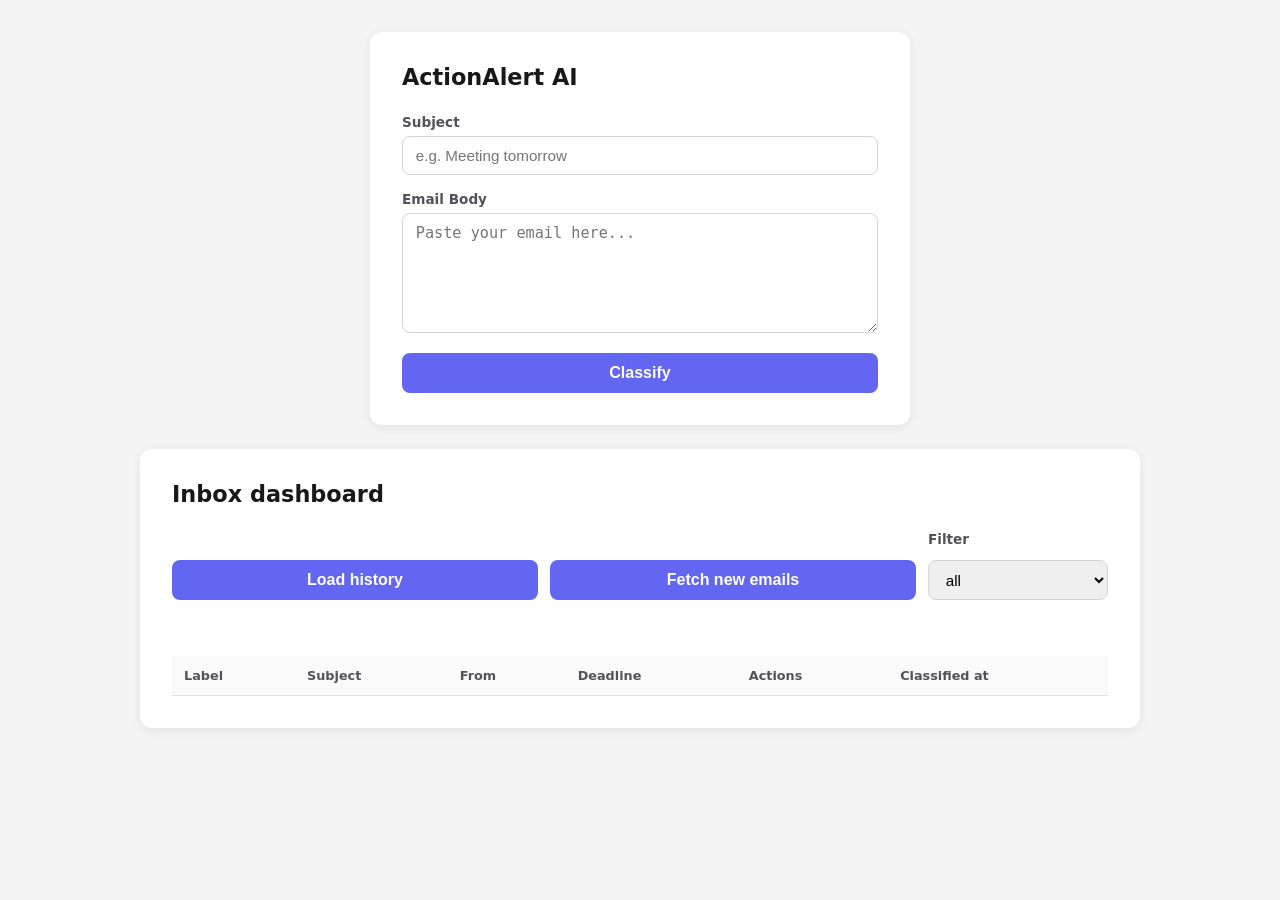
==== frontend/index.html @ dc50289b "feat:modified the dashboard" ====
<!DOCTYPE html>
<html lang="en">

<head>
  <meta charset="UTF-8" />
  <meta name="viewport" content="width=device-width, initial-scale=1.0" />
  <title>ActionAlert AI</title>

  <style>
    * { box-sizing: border-box; margin: 0; padding: 0; }

    body {
      font-family: system-ui, sans-serif;
      background: #f4f4f5;
      min-height: 100vh;
      display: flex;
      flex-direction: column;
      align-items: center;
      gap: 1.5rem;
      padding: 2rem 1rem;
    }

    .card {
      background: white;
      border-radius: 12px;
      padding: 2rem;
      width: 100%;
      max-width: 540px;
      box-shadow: 0 2px 12px rgba(0,0,0,0.08);
    }

    .dashboard-card {
      max-width: 1000px;
    }

    h1 {
      font-size: 1.4rem;
      font-weight: 700;
      margin-bottom: 1.5rem;
      color: #18181b;
    }

    label {
      display: block;
      font-size: 0.85rem;
      font-weight: 600;
      color: #52525b;
      margin-bottom: 0.4rem;
    }

    input,
    textarea,
    select {
      width: 100%;
      border: 1px solid #d4d4d8;
      border-radius: 8px;
      padding: 0.6rem 0.8rem;
      font-size: 0.95rem;
      outline: none;
      transition: border-color 0.15s;
    }

    input:focus,
    textarea:focus,
    select:focus {
      border-color: #6366f1;
    }

    textarea {
      resize: vertical;
      min-height: 120px;
      margin-bottom: 1rem;
    }

    input {
      margin-bottom: 1rem;
    }

    button {
      width: 100%;
      padding: 0.7rem;
      background: #6366f1;
      color: white;
      border: none;
      border-radius: 8px;
      font-size: 1rem;
      font-weight: 600;
      cursor: pointer;
      transition: background 0.15s;
    }

    button:hover {
      background: #4f46e5;
    }

    button:disabled {
      background: #a5b4fc;
      cursor: not-allowed;
    }

    #result {
      margin-top: 1.5rem;
      display: none;
    }

    .badge {
      display: inline-block;
      padding: 0.25rem 0.75rem;
      border-radius: 999px;
      font-size: 0.8rem;
      font-weight: 700;
      text-transform: uppercase;
      letter-spacing: 0.05em;
    }

    .badge-urgent {
      background: #fee2e2;
      color: #b91c1c;
    }

    .badge-not_urgent {
      background: #dcfce7;
      color: #15803d;
    }

    .row {
      display: flex;
      align-items: center;
      gap: 0.6rem;
      margin-bottom: 0.8rem;
    }

    .field-label {
      font-size: 0.8rem;
      font-weight: 600;
      color: #71717a;
      width: 80px;
      flex-shrink: 0;
    }

    .field-value {
      font-size: 0.9rem;
      color: #18181b;
    }

    ul {
      list-style: none;
      padding: 0;
    }

    ul li::before {
      content: "→ ";
      color: #6366f1;
    }

    ul li {
      font-size: 0.9rem;
      color: #18181b;
      margin-bottom: 0.3rem;
    }

    .error {
      color: #b91c1c;
      font-size: 0.9rem;
      margin-top: 1rem;
      display: none;
    }

    /* Inbox dashboard */

    .dashboard-controls {
      display: flex;
      gap: 0.75rem;
      align-items: flex-end;
      margin-bottom: 1rem;
    }

    .dashboard-controls button {
      width: auto;
      flex: 1;
    }

    .filter-container {
      min-width: 180px;
    }

    .filter-container select {
      margin-top: 0.4rem;
    }

    .status {
      min-height: 24px;
      margin-bottom: 1rem;
      font-size: 0.9rem;
      color: #71717a;
    }

    .status-error {
      color: #b91c1c;
    }

    .table-container {
      width: 100%;
      overflow-x: auto;
    }

    table {
      width: 100%;
      border-collapse: collapse;
      font-size: 0.9rem;
    }

    th,
    td {
      padding: 0.75rem;
      border-bottom: 1px solid #e4e4e7;
      text-align: left;
    }

    th {
      background: #fafafa;
      color: #52525b;
      font-size: 0.8rem;
      font-weight: 700;
      white-space: nowrap;
    }

    td {
      color: #18181b;
    }

    th:nth-child(2),
    td:nth-child(2),
    th:nth-child(5),
    td:nth-child(5) {
      white-space: normal;
      overflow-wrap: anywhere;
    }

    @media (max-width: 700px) {
      body {
        padding: 1rem;
      }

      .card {
        padding: 1.25rem;
      }

      .dashboard-controls {
        flex-direction: column;
        align-items: stretch;
      }

      .dashboard-controls button {
        width: 100%;
      }

      .filter-container {
        width: 100%;
      }
    }
  </style>
</head>

<body>

  <div class="card">

    <h1>ActionAlert AI</h1>

    <label for="subject">Subject</label>
    <input id="subject" type="text" placeholder="e.g. Meeting tomorrow" />

    <label for="body">Email Body</label>
    <textarea id="body" placeholder="Paste your email here..."></textarea>

    <button id="btn" onclick="classify()">Classify</button>

    <p class="error" id="error"></p>

    <div id="result">

      <div class="row">
        <span class="field-label">Label</span>
        <span id="label-badge" class="badge"></span>
        <span id="confidence" style="font-size:0.8rem;color:#71717a;"></span>
      </div>

      <div class="row">
        <span class="field-label">Deadline</span>
        <span id="deadline" class="field-value"></span>
      </div>

      <div class="row" style="align-items:flex-start">
        <span class="field-label">Actions</span>
        <ul id="actions"></ul>
      </div>

    </div>
  </div>


  <div class="card dashboard-card">

    <h1>Inbox dashboard</h1>

    <div class="dashboard-controls">

      <button id="load-history-btn">
        Load history
      </button>

      <button id="fetch-emails-btn">
        Fetch new emails
      </button>

      <div class="filter-container">
        <label for="label-filter">Filter</label>

        <select id="label-filter">
          <option value="all">all</option>
          <option value="urgent">urgent</option>
          <option value="not_urgent">not_urgent</option>
        </select>
      </div>

    </div>

    <div
      id="inbox-status"
      class="status"
      aria-live="polite"
    ></div>

    <div class="table-container">

      <table id="inbox-table">

        <thead>
          <tr>
            <th>Label</th>
            <th>Subject</th>
            <th>From</th>
            <th>Deadline</th>
            <th>Actions</th>
            <th>Classified at</th>
          </tr>
        </thead>

        <tbody id="inbox-table-body">
        </tbody>

      </table>

    </div>

  </div>


  <script>

    // let password =localStorage.getItem("appPassword")
    // if(!password){
    //   password=prompt("Enter password")
    //   localStorage.setItem("appPassword",password)
    // }

    async function api_fetch(url,options={}) {
      const password = localStorage.getItem("appPassword");

      const response = await fetch(url, {
        ...options,
        headers: {
          ...options.headers,
          "X-App-Password": password
        }
      });

      return response;
    }

    async function classify() {
      const subject = document.getElementById("subject").value.trim();
      const body = document.getElementById("body").value.trim();
      const btn = document.getElementById("btn");
      const errorEl = document.getElementById("error");
      const resultEl = document.getElementById("result");

      if (!body) {
        showError("Email body cannot be empty.");
        return;
      }

      errorEl.style.display = "none";
      resultEl.style.display = "none";
      btn.disabled = true;
      btn.textContent = "Classifying...";

      try {
        const res = await api_fetch("/classify", {
          method: "POST",
          headers: { "Content-Type": "application/json" },
          body: JSON.stringify({ subject, body })
        });

        if (!res.ok) {
          const e = await res.json();
          showError(e.detail || "Server error.");
          return;
        }

        const data = await res.json();
        renderResult(data);

      } catch (e) {
        showError("Could not reach the server. Make sure uvicorn is running.");

      } finally {
        btn.disabled = false;
        btn.textContent = "Classify";
      }
    }

    function renderResult(data) {
      const badge = document.getElementById("label-badge");

      badge.textContent = data.label;
      badge.className = "badge badge-" + data.label;

      document.getElementById("confidence").textContent =
        (data.confidence * 100).toFixed(0) + "% confidence";

      document.getElementById("deadline").textContent =
        data.deadline || "None detected";

      const ul = document.getElementById("actions");

      ul.innerHTML = data.actions.length
        ? data.actions.map(a => `<li>${a}</li>`).join("")
        : "<li style='color:#71717a'>None detected</li>";

      document.getElementById("result").style.display = "block";
    }

    function showError(msg) {
      const el = document.getElementById("error");

      el.textContent = msg;
      el.style.display = "block";
    }

  </script>

</body>

</html>
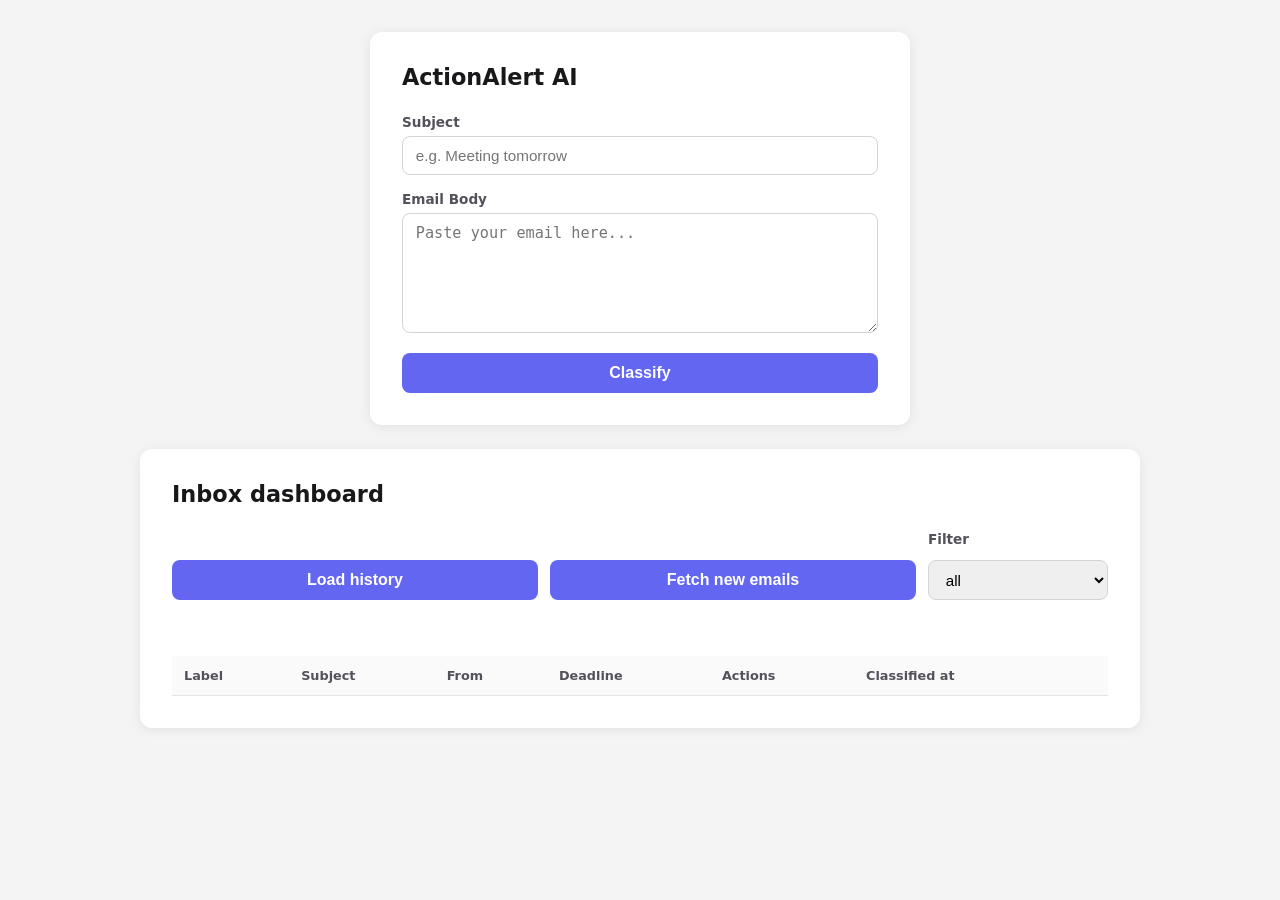
==== commit 3af0a6ac: "feat: delete emails and retention cleanup" ====
--- a/frontend/index.html
+++ b/frontend/index.html
@@ -123,6 +123,31 @@
       color: #15803d;
     }
 
+    tr.row-urgent td {
+      background: #fef2f2;
+    }
+
+    .muted {
+      color: #a1a1aa;
+    }
+
+    button.delete-btn {
+      width: auto;
+      padding: 0.3rem 0.5rem;
+      background: transparent;
+      font-size: 1rem;
+      line-height: 1;
+    }
+
+    button.delete-btn:hover {
+      background: #fee2e2;
+    }
+
+    button.delete-btn:disabled {
+      background: transparent;
+      opacity: 0.4;
+    }
+
     .row {
       display: flex;
       align-items: center;
@@ -344,6 +369,7 @@
             <th>Deadline</th>
             <th>Actions</th>
             <th>Classified at</th>
+            <th></th>
           </tr>
         </thead>
 
@@ -359,97 +385,382 @@
 
   <script>
 
-    // let password =localStorage.getItem("appPassword")
-    // if(!password){
-    //   password=prompt("Enter password")
-    //   localStorage.setItem("appPassword",password)
-    // }
-
-    async function api_fetch(url,options={}) {
-      const password = localStorage.getItem("appPassword");
-
-      const response = await fetch(url, {
-        ...options,
-        headers: {
-          ...options.headers,
-          "X-App-Password": password
-        }
+  function getPassword() {
+    let password = localStorage.getItem("appPassword");
+
+    if (password) {
+      return password;
+    }
+
+    password = prompt("Owner password for inbox features");
+
+    if (!password || password.trim() === "") {
+      return null;
+    }
+
+    localStorage.setItem("appPassword", password);
+    return password;
+  }
+
+
+  async function api_fetch(url, options = {}, password = null) {
+    const headers = {
+      ...options.headers
+    };
+
+    if (password) {
+      headers["X-App-Password"] = password;
+    }
+
+    const response = await fetch(url, {
+      ...options,
+      headers
+    });
+
+    return response;
+  }
+
+
+  async function protectedFetch(url, options = {}) {
+    const password = getPassword();
+
+    if (!password) {
+      setInboxStatus("Owner-only");
+      return null;
+    }
+
+    const response = await api_fetch(url, options, password);
+
+    if (response.status === 401) {
+      localStorage.removeItem("appPassword");
+      setInboxStatus(
+        "Invalid password — click again to retry",
+        true
+      );
+      return null;
+    }
+
+    return response;
+  }
+
+
+  function setInboxStatus(message, isError = false) {
+    const status = document.getElementById("inbox-status");
+
+    status.textContent = message;
+    status.className = isError
+      ? "status status-error"
+      : "status";
+  }
+
+
+  // Rows currently shown in the table; the filter works on this list.
+  let currentEmails = [];
+
+
+  function makeCell(text) {
+    const td = document.createElement("td");
+
+    if (text) {
+      td.textContent = text;
+    } else {
+      td.textContent = "—";
+      td.className = "muted";
+    }
+
+    return td;
+  }
+
+
+  function formatDate(iso) {
+    if (!iso) {
+      return null;
+    }
+
+    const date = new Date(iso);
+    return isNaN(date) ? iso : date.toLocaleString();
+  }
+
+
+  function renderTable(emails) {
+    const tbody = document.getElementById("inbox-table-body");
+    tbody.replaceChildren();
+
+    if (emails.length === 0) {
+      const tr = document.createElement("tr");
+      const td = makeCell("No emails yet");
+      td.colSpan = 7;
+      tr.appendChild(td);
+      tbody.appendChild(tr);
+      return;
+    }
+
+    for (const email of emails) {
+      const tr = document.createElement("tr");
+
+      if (email.label === "urgent") {
+        tr.className = "row-urgent";
+      }
+
+      // Label column reuses the classifier badge styles.
+      const labelTd = document.createElement("td");
+      const badge = document.createElement("span");
+      badge.className = "badge badge-" + email.label;
+      badge.textContent = email.label;
+      labelTd.appendChild(badge);
+      tr.appendChild(labelTd);
+
+      // /history rows use "sender", /emails rows use "from".
+      tr.appendChild(makeCell(email.subject));
+      tr.appendChild(makeCell(email.sender || email.from));
+      tr.appendChild(makeCell(email.deadline));
+      tr.appendChild(makeCell((email.actions || []).join(", ")));
+      tr.appendChild(makeCell(formatDate(email.classified_at)));
+
+      const deleteTd = document.createElement("td");
+      const deleteBtn = document.createElement("button");
+      deleteBtn.className = "delete-btn";
+      deleteBtn.textContent = "🗑";
+      deleteBtn.title = "Remove this email";
+      deleteBtn.setAttribute("aria-label", "Remove " + (email.subject || "email"));
+      deleteBtn.addEventListener("click", () => deleteEmail(email, deleteBtn));
+      deleteTd.appendChild(deleteBtn);
+      tr.appendChild(deleteTd);
+
+      tbody.appendChild(tr);
+    }
+  }
+
+
+  async function deleteEmail(email, btn) {
+    if (!confirm("Remove \"" + (email.subject || "this email") + "\" from history?")) {
+      return;
+    }
+
+    btn.disabled = true;
+
+    try {
+      const response = await protectedFetch(
+        "/history/" + encodeURIComponent(email.id),
+        { method: "DELETE" }
+      );
+
+      if (!response) {
+        return;
+      }
+
+      // 404 means it was already gone, so drop it from the table either way.
+      if (!response.ok && response.status !== 404) {
+        setInboxStatus(await readError(response), true);
+        return;
+      }
+
+      currentEmails = currentEmails.filter(e => e.id !== email.id);
+      const shown = applyFilter();
+      setInboxStatus(
+        "Removed. Showing " + shown + " of " + currentEmails.length + " saved emails"
+      );
+
+    } catch (e) {
+      setInboxStatus("Could not reach the server.", true);
+
+    } finally {
+      btn.disabled = false;
+    }
+  }
+
+
+  function applyFilter() {
+    const label = document.getElementById("label-filter").value;
+
+    const visible = label === "all"
+      ? currentEmails
+      : currentEmails.filter(e => e.label === label);
+
+    renderTable(visible);
+    return visible.length;
+  }
+
+
+  async function readError(response) {
+    try {
+      const data = await response.json();
+      return data.detail || "Server error.";
+    } catch {
+      return "Server error (" + response.status + ").";
+    }
+  }
+
+
+  async function loadHistory() {
+    setInboxStatus("Loading history...");
+
+    const response = await protectedFetch("/history");
+
+    if (!response) {
+      return;
+    }
+
+    if (!response.ok) {
+      setInboxStatus(await readError(response), true);
+      return;
+    }
+
+    const data = await response.json();
+    currentEmails = data.emails;
+
+    const shown = applyFilter();
+    setInboxStatus(
+      "Showing " + shown + " of " + currentEmails.length + " saved emails"
+    );
+  }
+
+
+  async function fetchNewEmails() {
+    const btn = document.getElementById("fetch-emails-btn");
+    btn.disabled = true;
+    btn.textContent = "Fetching...";
+    setInboxStatus("Fetching and classifying new emails from Gmail...");
+
+    try {
+      const response = await protectedFetch("/emails?n=10");
+
+      if (!response) {
+        return;
+      }
+
+      if (!response.ok) {
+        setInboxStatus(await readError(response), true);
+        return;
+      }
+
+      // /emails saves every email it classifies, so reloading history
+      // shows the new ones together with everything saved before.
+      const data = await response.json();
+      await loadHistory();
+      setInboxStatus(
+        "Classified " + data.emails.length + " new emails. " +
+        document.getElementById("inbox-status").textContent
+      );
+
+    } catch (e) {
+      setInboxStatus("Could not reach the server.", true);
+
+    } finally {
+      btn.disabled = false;
+      btn.textContent = "Fetch new emails";
+    }
+  }
+
+
+  document
+    .getElementById("load-history-btn")
+    .addEventListener("click", loadHistory);
+
+  document
+    .getElementById("fetch-emails-btn")
+    .addEventListener("click", fetchNewEmails);
+
+  document
+    .getElementById("label-filter")
+    .addEventListener("change", () => {
+      if (currentEmails.length === 0) {
+        return;
+      }
+
+      const shown = applyFilter();
+      setInboxStatus(
+        "Showing " + shown + " of " + currentEmails.length + " saved emails"
+      );
+    });
+
+
+  async function classify() {
+    const subject = document.getElementById("subject").value.trim();
+    const body = document.getElementById("body").value.trim();
+    const btn = document.getElementById("btn");
+    const errorEl = document.getElementById("error");
+    const resultEl = document.getElementById("result");
+
+    if (!body) {
+      showError("Email body cannot be empty.");
+      return;
+    }
+
+    errorEl.style.display = "none";
+    resultEl.style.display = "none";
+    btn.disabled = true;
+    btn.textContent = "Classifying...";
+
+    try {
+      const res = await api_fetch("/classify", {
+        method: "POST",
+        headers: { "Content-Type": "application/json" },
+        body: JSON.stringify({ subject, body })
       });
 
-      return response;
-    }
-
-    async function classify() {
-      const subject = document.getElementById("subject").value.trim();
-      const body = document.getElementById("body").value.trim();
-      const btn = document.getElementById("btn");
-      const errorEl = document.getElementById("error");
-      const resultEl = document.getElementById("result");
-
-      if (!body) {
-        showError("Email body cannot be empty.");
+      if (!res.ok) {
+        const e = await res.json();
+        showError(e.detail || "Server error.");
         return;
       }
 
-      errorEl.style.display = "none";
-      resultEl.style.display = "none";
-      btn.disabled = true;
-      btn.textContent = "Classifying...";
-
-      try {
-        const res = await api_fetch("/classify", {
-          method: "POST",
-          headers: { "Content-Type": "application/json" },
-          body: JSON.stringify({ subject, body })
-        });
-
-        if (!res.ok) {
-          const e = await res.json();
-          showError(e.detail || "Server error.");
-          return;
-        }
-
-        const data = await res.json();
-        renderResult(data);
-
-      } catch (e) {
-        showError("Could not reach the server. Make sure uvicorn is running.");
-
-      } finally {
-        btn.disabled = false;
-        btn.textContent = "Classify";
-      }
-    }
-
-    function renderResult(data) {
-      const badge = document.getElementById("label-badge");
-
-      badge.textContent = data.label;
-      badge.className = "badge badge-" + data.label;
-
-      document.getElementById("confidence").textContent =
-        (data.confidence * 100).toFixed(0) + "% confidence";
-
-      document.getElementById("deadline").textContent =
-        data.deadline || "None detected";
-
-      const ul = document.getElementById("actions");
-
-      ul.innerHTML = data.actions.length
-        ? data.actions.map(a => `<li>${a}</li>`).join("")
-        : "<li style='color:#71717a'>None detected</li>";
-
-      document.getElementById("result").style.display = "block";
-    }
-
-    function showError(msg) {
-      const el = document.getElementById("error");
-
-      el.textContent = msg;
-      el.style.display = "block";
-    }
-
-  </script>
+      const data = await res.json();
+      renderResult(data);
+
+    } catch (e) {
+      showError(
+        "Could not reach the server. Make sure uvicorn is running."
+      );
+
+    } finally {
+      btn.disabled = false;
+      btn.textContent = "Classify";
+    }
+  }
+
+
+  function renderResult(data) {
+    const badge = document.getElementById("label-badge");
+
+    badge.textContent = data.label;
+    badge.className = "badge badge-" + data.label;
+
+    document.getElementById("confidence").textContent =
+      (data.confidence * 100).toFixed(0) + "% confidence";
+
+    document.getElementById("deadline").textContent =
+      data.deadline || "None detected";
+
+    const ul = document.getElementById("actions");
+
+    ul.replaceChildren();
+
+    if (data.actions.length) {
+      for (const action of data.actions) {
+        const li = document.createElement("li");
+        li.textContent = action;
+        ul.appendChild(li);
+      }
+    } else {
+      const li = document.createElement("li");
+      li.textContent = "None detected";
+      li.style.color = "#71717a";
+      ul.appendChild(li);
+    }
+
+    document.getElementById("result").style.display = "block";
+  }
+
+
+  function showError(msg) {
+    const el = document.getElementById("error");
+
+    el.textContent = msg;
+    el.style.display = "block";
+  }
+
+</script>
 
 </body>
 
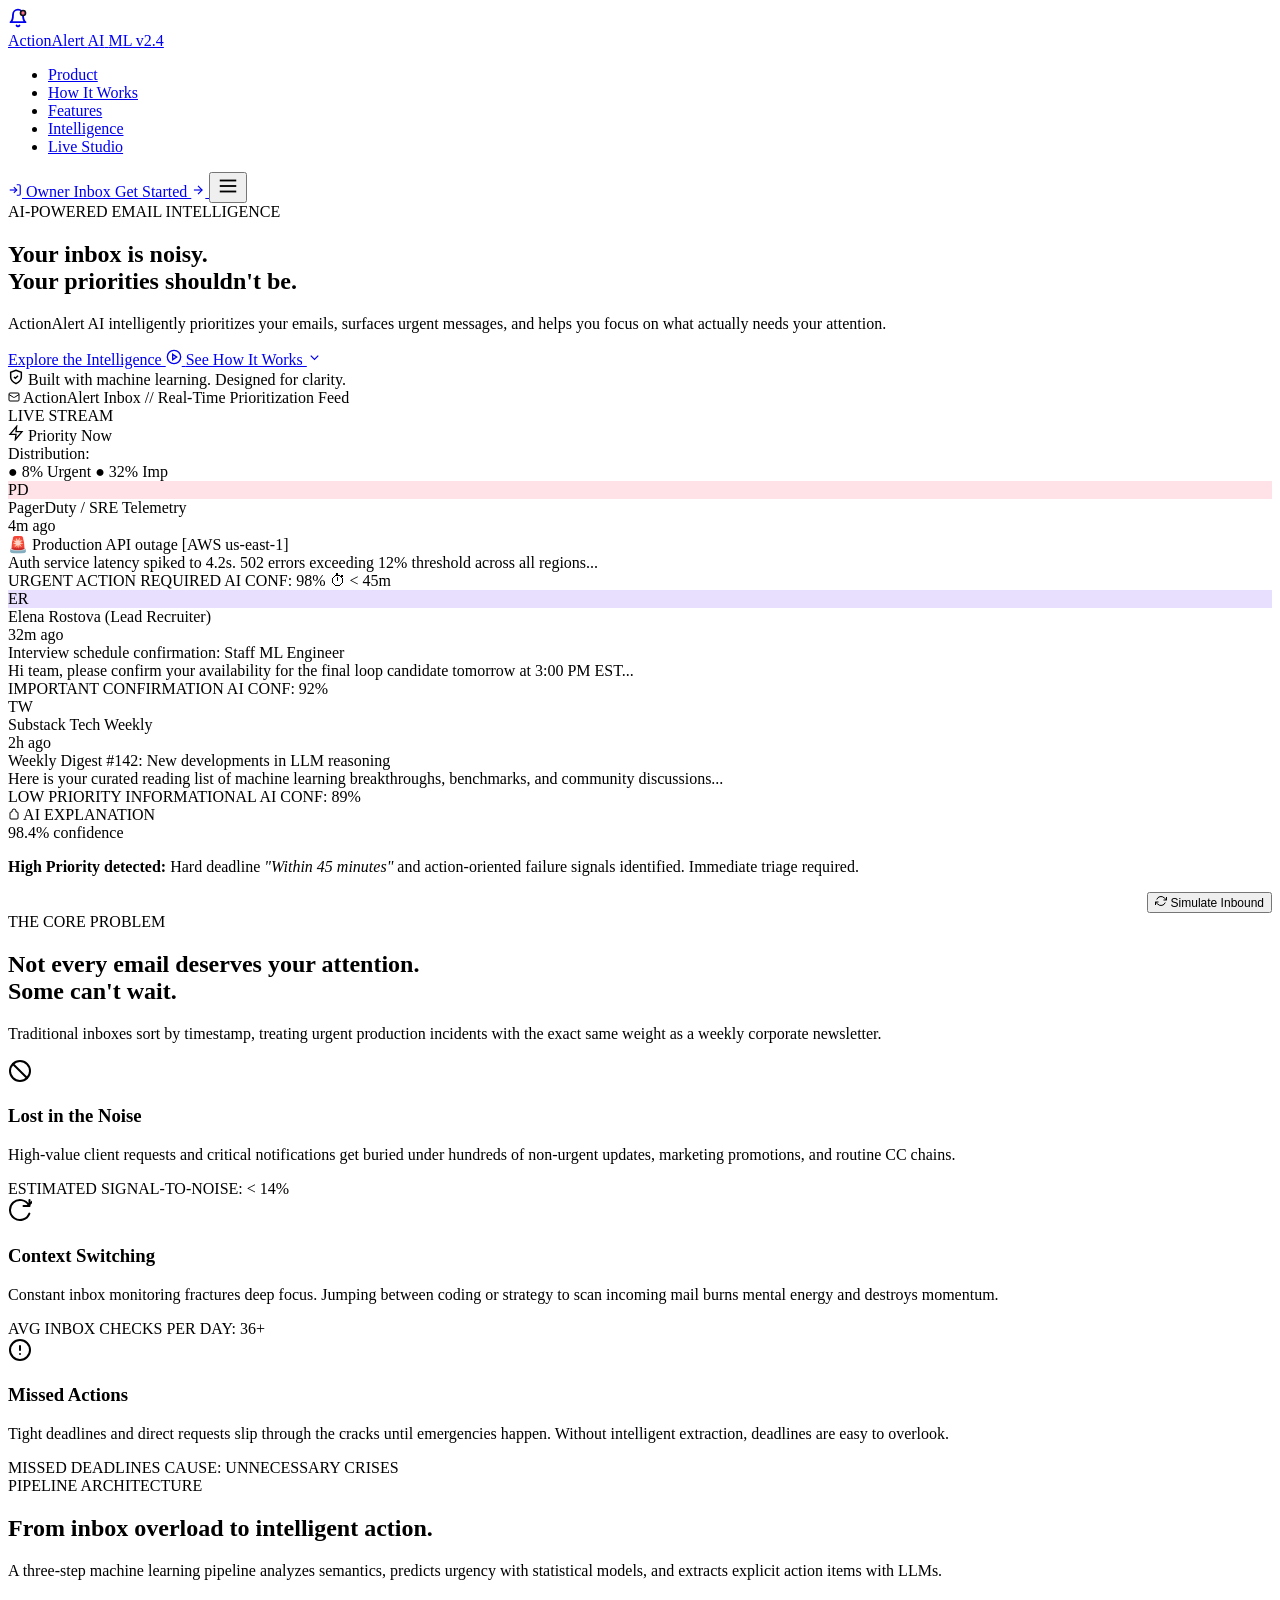
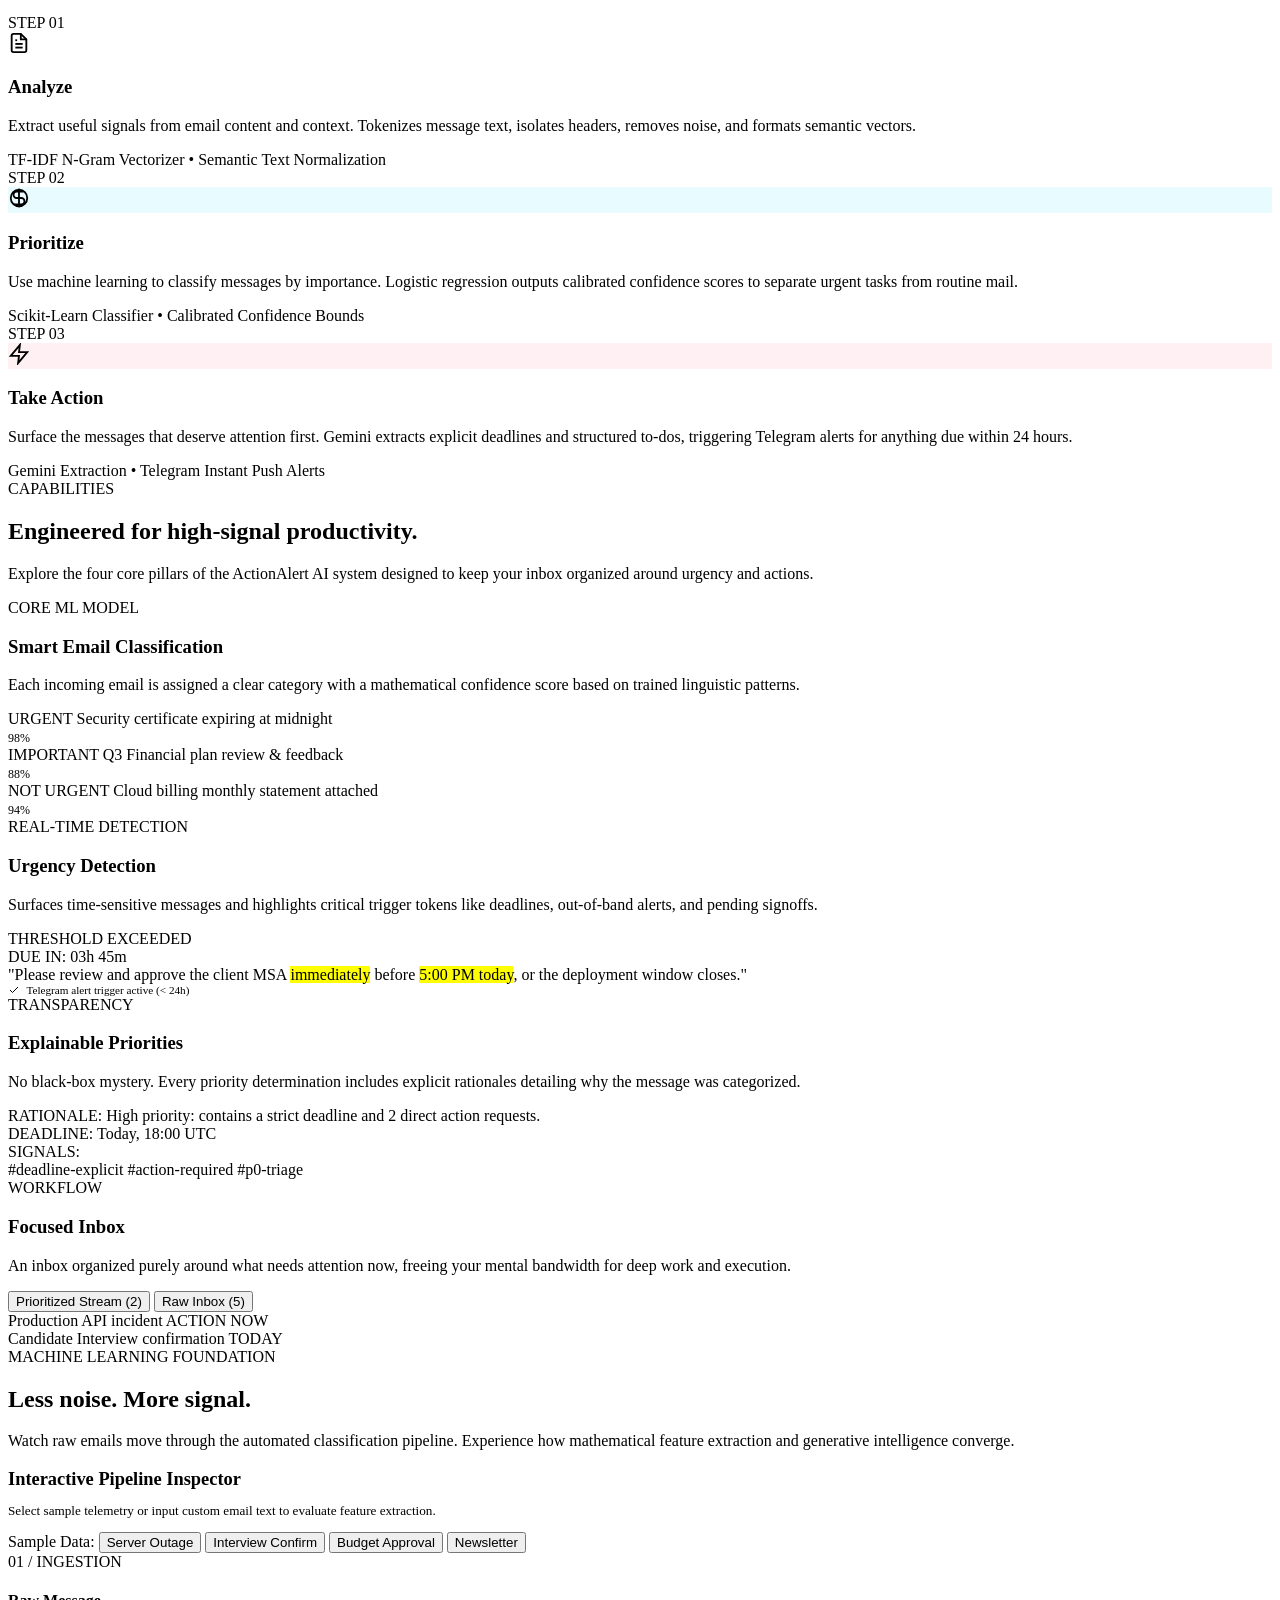
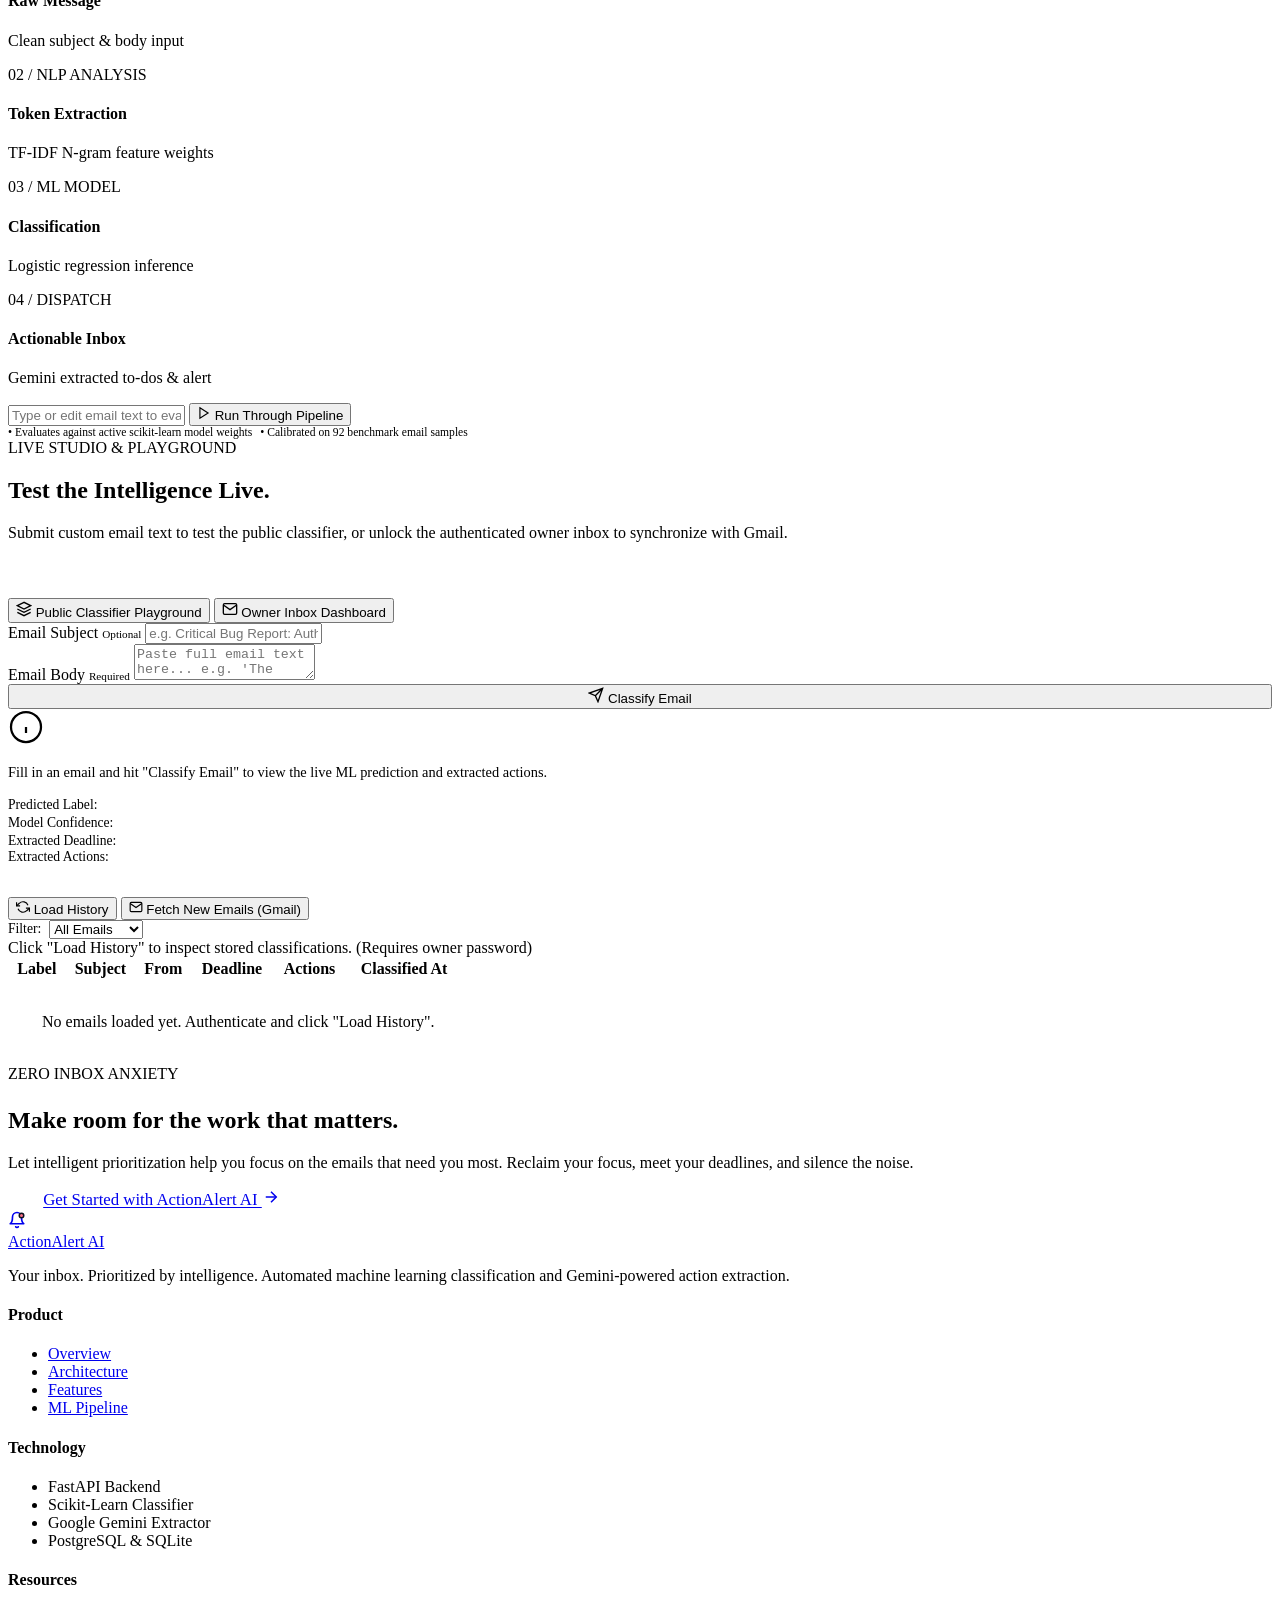
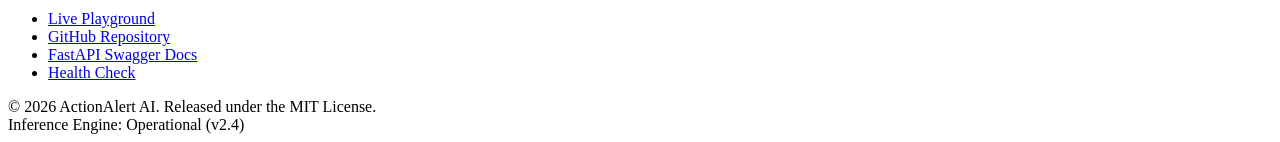
==== commit 4df6fbda: "fix:XSS hole" ====
--- a/frontend/index.html
+++ b/frontend/index.html
@@ -1,767 +1,1094 @@
 <!DOCTYPE html>
 <html lang="en">
-
 <head>
   <meta charset="UTF-8" />
   <meta name="viewport" content="width=device-width, initial-scale=1.0" />
-  <title>ActionAlert AI</title>
-
-  <style>
-    * { box-sizing: border-box; margin: 0; padding: 0; }
-
-    body {
-      font-family: system-ui, sans-serif;
-      background: #f4f4f5;
-      min-height: 100vh;
-      display: flex;
-      flex-direction: column;
-      align-items: center;
-      gap: 1.5rem;
-      padding: 2rem 1rem;
-    }
-
-    .card {
-      background: white;
-      border-radius: 12px;
-      padding: 2rem;
-      width: 100%;
-      max-width: 540px;
-      box-shadow: 0 2px 12px rgba(0,0,0,0.08);
-    }
-
-    .dashboard-card {
-      max-width: 1000px;
-    }
-
-    h1 {
-      font-size: 1.4rem;
-      font-weight: 700;
-      margin-bottom: 1.5rem;
-      color: #18181b;
-    }
-
-    label {
-      display: block;
-      font-size: 0.85rem;
-      font-weight: 600;
-      color: #52525b;
-      margin-bottom: 0.4rem;
-    }
-
-    input,
-    textarea,
-    select {
-      width: 100%;
-      border: 1px solid #d4d4d8;
-      border-radius: 8px;
-      padding: 0.6rem 0.8rem;
-      font-size: 0.95rem;
-      outline: none;
-      transition: border-color 0.15s;
-    }
-
-    input:focus,
-    textarea:focus,
-    select:focus {
-      border-color: #6366f1;
-    }
-
-    textarea {
-      resize: vertical;
-      min-height: 120px;
-      margin-bottom: 1rem;
-    }
-
-    input {
-      margin-bottom: 1rem;
-    }
-
-    button {
-      width: 100%;
-      padding: 0.7rem;
-      background: #6366f1;
-      color: white;
-      border: none;
-      border-radius: 8px;
-      font-size: 1rem;
-      font-weight: 600;
-      cursor: pointer;
-      transition: background 0.15s;
-    }
-
-    button:hover {
-      background: #4f46e5;
-    }
-
-    button:disabled {
-      background: #a5b4fc;
-      cursor: not-allowed;
-    }
-
-    #result {
-      margin-top: 1.5rem;
-      display: none;
-    }
-
-    .badge {
-      display: inline-block;
-      padding: 0.25rem 0.75rem;
-      border-radius: 999px;
-      font-size: 0.8rem;
-      font-weight: 700;
-      text-transform: uppercase;
-      letter-spacing: 0.05em;
-    }
-
-    .badge-urgent {
-      background: #fee2e2;
-      color: #b91c1c;
-    }
-
-    .badge-not_urgent {
-      background: #dcfce7;
-      color: #15803d;
-    }
-
-    tr.row-urgent td {
-      background: #fef2f2;
-    }
-
-    .muted {
-      color: #a1a1aa;
-    }
-
-    button.delete-btn {
-      width: auto;
-      padding: 0.3rem 0.5rem;
-      background: transparent;
-      font-size: 1rem;
-      line-height: 1;
-    }
-
-    button.delete-btn:hover {
-      background: #fee2e2;
-    }
-
-    button.delete-btn:disabled {
-      background: transparent;
-      opacity: 0.4;
-    }
-
-    .row {
-      display: flex;
-      align-items: center;
-      gap: 0.6rem;
-      margin-bottom: 0.8rem;
-    }
-
-    .field-label {
-      font-size: 0.8rem;
-      font-weight: 600;
-      color: #71717a;
-      width: 80px;
-      flex-shrink: 0;
-    }
-
-    .field-value {
-      font-size: 0.9rem;
-      color: #18181b;
-    }
-
-    ul {
-      list-style: none;
-      padding: 0;
-    }
-
-    ul li::before {
-      content: "→ ";
-      color: #6366f1;
-    }
-
-    ul li {
-      font-size: 0.9rem;
-      color: #18181b;
-      margin-bottom: 0.3rem;
-    }
-
-    .error {
-      color: #b91c1c;
-      font-size: 0.9rem;
-      margin-top: 1rem;
-      display: none;
-    }
-
-    /* Inbox dashboard */
-
-    .dashboard-controls {
-      display: flex;
-      gap: 0.75rem;
-      align-items: flex-end;
-      margin-bottom: 1rem;
-    }
-
-    .dashboard-controls button {
-      width: auto;
-      flex: 1;
-    }
-
-    .filter-container {
-      min-width: 180px;
-    }
-
-    .filter-container select {
-      margin-top: 0.4rem;
-    }
-
-    .status {
-      min-height: 24px;
-      margin-bottom: 1rem;
-      font-size: 0.9rem;
-      color: #71717a;
-    }
-
-    .status-error {
-      color: #b91c1c;
-    }
-
-    .table-container {
-      width: 100%;
-      overflow-x: auto;
-    }
-
-    table {
-      width: 100%;
-      border-collapse: collapse;
-      font-size: 0.9rem;
-    }
-
-    th,
-    td {
-      padding: 0.75rem;
-      border-bottom: 1px solid #e4e4e7;
-      text-align: left;
-    }
-
-    th {
-      background: #fafafa;
-      color: #52525b;
-      font-size: 0.8rem;
-      font-weight: 700;
-      white-space: nowrap;
-    }
-
-    td {
-      color: #18181b;
-    }
-
-    th:nth-child(2),
-    td:nth-child(2),
-    th:nth-child(5),
-    td:nth-child(5) {
-      white-space: normal;
-      overflow-wrap: anywhere;
-    }
-
-    @media (max-width: 700px) {
-      body {
-        padding: 1rem;
-      }
-
-      .card {
-        padding: 1.25rem;
-      }
-
-      .dashboard-controls {
-        flex-direction: column;
-        align-items: stretch;
-      }
-
-      .dashboard-controls button {
-        width: 100%;
-      }
-
-      .filter-container {
-        width: 100%;
-      }
-    }
-  </style>
+  
+  <title>ActionAlert AI — Your inbox. Prioritized by intelligence.</title>
+  <meta name="description" content="ActionAlert AI uses machine learning to classify emails, surface urgent messages, extract actionable deadlines, and help you focus on what matters first." />
+  <meta name="keywords" content="AI email prioritization, email triage, machine learning inbox, urgent email alerts, NLP email classifier" />
+  <meta name="theme-color" content="#0B1020" />
+
+  <!-- Open Graph -->
+  <meta property="og:title" content="ActionAlert AI — Your inbox. Prioritized by intelligence." />
+  <meta property="og:description" content="ActionAlert AI intelligently prioritizes your emails, surfaces urgent messages, and helps you focus on what actually needs your attention." />
+  <meta property="og:type" content="website" />
+
+  <!-- Google Fonts: Inter & JetBrains Mono -->
+  <link rel="preconnect" href="https://fonts.googleapis.com" />
+  <link rel="preconnect" href="https://fonts.gstatic.com" crossorigin />
+  <link href="https://fonts.googleapis.com/css2?family=Inter:wght@400;500;600;700;800&family=JetBrains+Mono:wght@400;500;600;700&display=swap" rel="stylesheet" />
+
+  <!-- Favicon -->
+  <link rel="icon" href="data:image/svg+xml,<svg xmlns='http://www.w3.org/2000/svg' viewBox='0 0 100 100'><defs><linearGradient id='g' x1='0%' y1='0%' x2='100%' y2='100%'><stop offset='0%' stop-color='%238B5CF6'/><stop offset='100%' stop-color='%2322D3EE'/></linearGradient></defs><rect width='100' height='100' rx='24' fill='%230B1020'/><circle cx='50' cy='50' r='30' fill='none' stroke='url(%23g)' stroke-width='8'/><circle cx='50' cy='50' r='12' fill='%23FB7185'/></svg>" />
+
+  <!-- Stylesheet -->
+  <link rel="stylesheet" href="/styles.css" />
 </head>
-
 <body>
 
-  <div class="card">
-
-    <h1>ActionAlert AI</h1>
-
-    <label for="subject">Subject</label>
-    <input id="subject" type="text" placeholder="e.g. Meeting tomorrow" />
-
-    <label for="body">Email Body</label>
-    <textarea id="body" placeholder="Paste your email here..."></textarea>
-
-    <button id="btn" onclick="classify()">Classify</button>
-
-    <p class="error" id="error"></p>
-
-    <div id="result">
-
-      <div class="row">
-        <span class="field-label">Label</span>
-        <span id="label-badge" class="badge"></span>
-        <span id="confidence" style="font-size:0.8rem;color:#71717a;"></span>
+  <!-- Ambient Background Lighting -->
+  <div class="ambient-mesh" aria-hidden="true"></div>
+  <div class="ambient-grid" aria-hidden="true"></div>
+
+  <!-- =========================================================
+       SECTION 1: NAVIGATION
+       ========================================================= -->
+  <header class="navbar" id="navbar">
+    <div class="container navbar-container">
+      
+      <!-- Brand Logo -->
+      <a href="#" class="brand" aria-label="ActionAlert AI Home">
+        <div class="brand-icon">
+          <svg width="20" height="20" viewBox="0 0 24 24" fill="none" stroke="currentColor" stroke-width="2.2" stroke-linecap="round" stroke-linejoin="round">
+            <path d="M18 8A6 6 0 0 0 6 8c0 7-3 9-3 9h18s-3-2-3-9"></path>
+            <path d="M13.73 21a2 2 0 0 1-3.46 0"></path>
+            <circle cx="18" cy="6" r="3" fill="#FB7185" stroke="#0B1020" stroke-width="2"></circle>
+          </svg>
+        </div>
+        <span class="brand-name">ActionAlert <span class="gradient-text">AI</span></span>
+        <span class="brand-badge">ML v2.4</span>
+      </a>
+
+      <!-- Center Nav Links -->
+      <nav aria-label="Main Navigation">
+        <ul class="nav-links">
+          <li><a href="#product" class="nav-link">Product</a></li>
+          <li><a href="#how-it-works" class="nav-link">How It Works</a></li>
+          <li><a href="#features" class="nav-link">Features</a></li>
+          <li><a href="#intelligence" class="nav-link">Intelligence</a></li>
+          <li><a href="#studio" class="nav-link">Live Studio</a></li>
+        </ul>
+      </nav>
+
+      <!-- Right Action CTAs -->
+      <div class="nav-actions">
+        <a href="#studio" class="btn btn-ghost btn-sm" id="navSignInBtn" data-action="owner-inbox">
+          <svg width="14" height="14" viewBox="0 0 24 24" fill="none" stroke="currentColor" stroke-width="2">
+            <path d="M15 3h4a2 2 0 0 1 2 2v14a2 2 0 0 1-2 2h-4"></path>
+            <polyline points="10 17 15 12 10 7"></polyline>
+            <line x1="15" y1="12" x2="3" y2="12"></line>
+          </svg>
+          Owner Inbox
+        </a>
+        <a href="#studio" class="btn btn-primary btn-sm btn-glow" id="navGetStartedBtn" data-action="get-started">
+          Get Started
+          <svg width="14" height="14" viewBox="0 0 24 24" fill="none" stroke="currentColor" stroke-width="2">
+            <line x1="5" y1="12" x2="19" y2="12"></line>
+            <polyline points="12 5 19 12 12 19"></polyline>
+          </svg>
+        </a>
+
+        <!-- Mobile Menu Toggle -->
+        <button class="mobile-toggle" id="mobileToggle" aria-label="Toggle Navigation Menu">
+          <svg width="22" height="22" viewBox="0 0 24 24" fill="none" stroke="currentColor" stroke-width="2">
+            <line x1="3" y1="12" x2="21" y2="12"></line>
+            <line x1="3" y1="6" x2="21" y2="6"></line>
+            <line x1="3" y1="18" x2="21" y2="18"></line>
+          </svg>
+        </button>
       </div>
 
-      <div class="row">
-        <span class="field-label">Deadline</span>
-        <span id="deadline" class="field-value"></span>
+    </div>
+
+    <!-- Mobile Drawer -->
+    <div id="mobileDrawer" class="mobile-drawer" style="display: none;">
+      <a href="#product" class="nav-link">Product</a>
+      <a href="#how-it-works" class="nav-link">How It Works</a>
+      <a href="#features" class="nav-link">Features</a>
+      <a href="#intelligence" class="nav-link">Intelligence</a>
+      <a href="#studio" class="nav-link">Live Studio</a>
+      <a href="#studio" class="btn btn-primary btn-sm" id="mobileGetStartedBtn" data-action="get-started" style="margin-top: 0.5rem;">Get Started</a>
+    </div>
+  </header>
+
+  <main>
+
+    <!-- =========================================================
+         SECTION 2: HERO SECTION
+         ========================================================= -->
+    <section class="hero" id="product">
+      <div class="container hero-grid">
+
+        <!-- Left Column: Copy & Actions -->
+        <div class="hero-content reveal">
+          
+          <div class="section-tag">
+            <span class="pulse-dot"></span>
+            AI-POWERED EMAIL INTELLIGENCE
+          </div>
+
+          <h1 class="hero-headline">
+            Your inbox is noisy.<br />
+            Your <span class="gradient-text">priorities</span> shouldn't be.
+          </h1>
+
+          <p class="hero-desc">
+            ActionAlert AI intelligently prioritizes your emails, surfaces urgent messages, and helps you focus on what actually needs your attention.
+          </p>
+
+          <div class="hero-cta-group">
+            <a href="#intelligence" class="btn btn-primary btn-glow">
+              Explore the Intelligence
+              <svg width="16" height="16" viewBox="0 0 24 24" fill="none" stroke="currentColor" stroke-width="2">
+                <circle cx="12" cy="12" r="10"></circle>
+                <polygon points="10 8 16 12 10 16 10 8"></polygon>
+              </svg>
+            </a>
+
+            <a href="#how-it-works" class="btn btn-secondary">
+              See How It Works
+              <svg width="15" height="15" viewBox="0 0 24 24" fill="none" stroke="currentColor" stroke-width="2">
+                <polyline points="6 9 12 15 18 9"></polyline>
+              </svg>
+            </a>
+          </div>
+
+          <div class="hero-trust">
+            <svg width="16" height="16" viewBox="0 0 24 24" fill="none" stroke="currentColor" stroke-width="2.2">
+              <path d="M12 22s8-4 8-10V5l-8-3-8 3v7c0 6 8 10 8 10z"></path>
+              <polyline points="9 12 11 14 15 10"></polyline>
+            </svg>
+            <span>Built with machine learning. Designed for clarity.</span>
+          </div>
+
+        </div>
+
+        <!-- Right Column: Interactive Product Visualization -->
+        <div class="hero-visual reveal">
+          <div class="mockup-glow" aria-hidden="true"></div>
+
+          <div class="mockup-wrapper">
+            <div class="dashboard-window">
+              
+              <!-- Window Title Bar -->
+              <div class="window-titlebar">
+                <div class="window-dots">
+                  <span class="window-dot close"></span>
+                  <span class="window-dot min"></span>
+                  <span class="window-dot max"></span>
+                </div>
+
+                <div class="window-title">
+                  <svg width="12" height="12" viewBox="0 0 24 24" fill="none" stroke="currentColor" stroke-width="2">
+                    <rect x="2" y="4" width="20" height="16" rx="2"></rect>
+                    <path d="m22 7-8.97 5.7a1.94 1.94 0 0 1-2.06 0L2 7"></path>
+                  </svg>
+                  ActionAlert Inbox // Real-Time Prioritization Feed
+                </div>
+
+                <div class="window-live-pill">
+                  <span class="pulse-dot"></span>
+                  LIVE STREAM
+                </div>
+              </div>
+
+              <!-- Dashboard Body -->
+              <div class="dashboard-body">
+
+                <!-- Overview & Distribution Bar -->
+                <div class="dashboard-overview">
+                  <div class="overview-title">
+                    <svg width="16" height="16" viewBox="0 0 24 24" fill="none" stroke="currentColor" stroke-width="2" style="color:var(--accent-violet-light);">
+                      <polygon points="13 2 3 14 12 14 11 22 21 10 12 10 13 2"></polygon>
+                    </svg>
+                    Priority Now
+                  </div>
+
+                  <!-- Priority Distribution Chart -->
+                  <div class="priority-distribution">
+                    <span>Distribution:</span>
+                    <div class="dist-bar" title="8% Urgent, 32% Important, 60% Low">
+                      <div class="dist-urgent"></div>
+                      <div class="dist-important"></div>
+                      <div class="dist-low"></div>
+                    </div>
+                    <div class="dist-legend">
+                      <span><strong class="dot-urgent">●</strong> 8% Urgent</span>
+                      <span><strong class="dot-important">●</strong> 32% Imp</span>
+                    </div>
+                  </div>
+                </div>
+
+                <!-- Email Cards Stream -->
+                <div class="email-stream" id="heroEmailStream">
+
+                  <!-- Email 1: Urgent Outage -->
+                  <div class="mock-email-card urgent-border active" data-index="0" tabindex="0" role="button" aria-label="Select urgent production outage email">
+                    <div class="card-top">
+                      <div class="sender-info">
+                        <div class="sender-avatar" style="background: rgba(251, 113, 133, 0.2); color: var(--accent-coral-light);">PD</div>
+                        <span class="sender-name">PagerDuty / SRE Telemetry</span>
+                      </div>
+                      <span class="time-stamp">4m ago</span>
+                    </div>
+                    <div class="subject-line">🚨 Production API outage [AWS us-east-1]</div>
+                    <div class="email-snippet">Auth service latency spiked to 4.2s. 502 errors exceeding 12% threshold across all regions...</div>
+                    <div class="card-metadata">
+                      <span class="badge badge-urgent">URGENT</span>
+                      <span class="meta-chip alert mono">ACTION REQUIRED</span>
+                      <span class="meta-chip mono">AI CONF: 98%</span>
+                      <span class="meta-chip mono" style="color:var(--accent-coral);">⏱ &lt; 45m</span>
+                    </div>
+                  </div>
+
+                  <!-- Email 2: Important Interview -->
+                  <div class="mock-email-card important-border" data-index="1" tabindex="0" role="button" aria-label="Select important interview schedule email">
+                    <div class="card-top">
+                      <div class="sender-info">
+                        <div class="sender-avatar" style="background: rgba(139, 92, 246, 0.2); color: var(--accent-violet-light);">ER</div>
+                        <span class="sender-name">Elena Rostova (Lead Recruiter)</span>
+                      </div>
+                      <span class="time-stamp">32m ago</span>
+                    </div>
+                    <div class="subject-line">Interview schedule confirmation: Staff ML Engineer</div>
+                    <div class="email-snippet">Hi team, please confirm your availability for the final loop candidate tomorrow at 3:00 PM EST...</div>
+                    <div class="card-metadata">
+                      <span class="badge badge-important">IMPORTANT</span>
+                      <span class="meta-chip mono">CONFIRMATION</span>
+                      <span class="meta-chip mono">AI CONF: 92%</span>
+                    </div>
+                  </div>
+
+                  <!-- Email 3: Low Priority Newsletter -->
+                  <div class="mock-email-card low-border" data-index="2" tabindex="0" role="button" aria-label="Select low priority newsletter email">
+                    <div class="card-top">
+                      <div class="sender-info">
+                        <div class="sender-avatar">TW</div>
+                        <span class="sender-name">Substack Tech Weekly</span>
+                      </div>
+                      <span class="time-stamp">2h ago</span>
+                    </div>
+                    <div class="subject-line">Weekly Digest #142: New developments in LLM reasoning</div>
+                    <div class="email-snippet">Here is your curated reading list of machine learning breakthroughs, benchmarks, and community discussions...</div>
+                    <div class="card-metadata">
+                      <span class="badge badge-low">LOW PRIORITY</span>
+                      <span class="meta-chip mono">INFORMATIONAL</span>
+                      <span class="meta-chip mono">AI CONF: 89%</span>
+                    </div>
+                  </div>
+
+                </div>
+
+                <!-- Explainable Priority Inspector Panel -->
+                <div class="ai-inspector-panel">
+                  <div class="inspector-header">
+                    <div class="inspector-tag">
+                      <svg width="12" height="12" viewBox="0 0 24 24" fill="none" stroke="currentColor" stroke-width="2">
+                        <path d="M12 2a4 4 0 0 0-4 4v2H6a2 2 0 0 0-2 2v10a2 2 0 0 0 2 2h12a2 2 0 0 0 2-2V10a2 2 0 0 0-2-2h-2V6a4 4 0 0 0-4-4z"></path>
+                      </svg>
+                      AI EXPLANATION
+                    </div>
+                    <div class="confidence-indicator" id="inspectorConfidence">98.4% confidence</div>
+                  </div>
+
+                  <p class="inspector-reasoning" id="inspectorReasoning">
+                    <strong>High Priority detected:</strong> Hard deadline <em>"Within 45 minutes"</em> and action-oriented failure signals identified. Immediate triage required.
+                  </p>
+
+                  <div class="inspector-actions" id="inspectorActions">
+                    <!-- Populated by JS -->
+                  </div>
+                </div>
+
+                <!-- Simulation Trigger -->
+                <div style="display: flex; justify-content: flex-end;">
+                  <button class="btn btn-secondary btn-sm" id="simulateInboundBtn" style="font-size: 0.75rem;">
+                    <svg width="12" height="12" viewBox="0 0 24 24" fill="none" stroke="currentColor" stroke-width="2">
+                      <polyline points="23 4 23 10 17 10"></polyline>
+                      <polyline points="1 20 1 14 7 14"></polyline>
+                      <path d="M3.51 9a9 9 0 0 1 14.85-3.36L23 10M1 14l4.64 4.36A9 9 0 0 0 20.49 15"></path>
+                    </svg>
+                    Simulate Inbound
+                  </button>
+                </div>
+
+              </div>
+            </div>
+          </div>
+        </div>
+
       </div>
-
-      <div class="row" style="align-items:flex-start">
-        <span class="field-label">Actions</span>
-        <ul id="actions"></ul>
+    </section>
+
+    <!-- =========================================================
+         SECTION 3: THE PROBLEM
+         ========================================================= -->
+    <section class="problem-section" id="problem">
+      <div class="container">
+        
+        <div class="text-center reveal">
+          <div class="section-tag">
+            <span class="pulse-dot"></span>
+            THE CORE PROBLEM
+          </div>
+          <h2 class="section-title">
+            Not every email deserves your attention.<br />
+            Some can't wait.
+          </h2>
+          <p class="section-desc">
+            Traditional inboxes sort by timestamp, treating urgent production incidents with the exact same weight as a weekly corporate newsletter.
+          </p>
+        </div>
+
+        <div class="problem-grid">
+          
+          <!-- Card 1: Lost in the Noise -->
+          <div class="problem-card reveal">
+            <div class="problem-icon-box">
+              <svg width="24" height="24" viewBox="0 0 24 24" fill="none" stroke="currentColor" stroke-width="2" stroke-linecap="round" stroke-linejoin="round">
+                <circle cx="12" cy="12" r="10"></circle>
+                <line x1="4.93" y1="4.93" x2="19.07" y2="19.07"></line>
+              </svg>
+            </div>
+            <h3 class="problem-title">Lost in the Noise</h3>
+            <p class="problem-desc">
+              High-value client requests and critical notifications get buried under hundreds of non-urgent updates, marketing promotions, and routine CC chains.
+            </p>
+            <div class="problem-stat">
+              <span>ESTIMATED SIGNAL-TO-NOISE: &lt; 14%</span>
+            </div>
+          </div>
+
+          <!-- Card 2: Context Switching -->
+          <div class="problem-card reveal">
+            <div class="problem-icon-box">
+              <svg width="24" height="24" viewBox="0 0 24 24" fill="none" stroke="currentColor" stroke-width="2" stroke-linecap="round" stroke-linejoin="round">
+                <path d="M21.5 2v6h-6M21.34 15.57a10 10 0 1 1-.57-8.38l5.67-5.67"></path>
+              </svg>
+            </div>
+            <h3 class="problem-title">Context Switching</h3>
+            <p class="problem-desc">
+              Constant inbox monitoring fractures deep focus. Jumping between coding or strategy to scan incoming mail burns mental energy and destroys momentum.
+            </p>
+            <div class="problem-stat">
+              <span>AVG INBOX CHECKS PER DAY: 36+</span>
+            </div>
+          </div>
+
+          <!-- Card 3: Missed Actions -->
+          <div class="problem-card reveal">
+            <div class="problem-icon-box">
+              <svg width="24" height="24" viewBox="0 0 24 24" fill="none" stroke="currentColor" stroke-width="2" stroke-linecap="round" stroke-linejoin="round">
+                <circle cx="12" cy="12" r="10"></circle>
+                <line x1="12" y1="8" x2="12" y2="12"></line>
+                <line x1="12" y1="16" x2="12.01" y2="16"></line>
+              </svg>
+            </div>
+            <h3 class="problem-title">Missed Actions</h3>
+            <p class="problem-desc">
+              Tight deadlines and direct requests slip through the cracks until emergencies happen. Without intelligent extraction, deadlines are easy to overlook.
+            </p>
+            <div class="problem-stat">
+              <span>MISSED DEADLINES CAUSE: UNNECESSARY CRISES</span>
+            </div>
+          </div>
+
+        </div>
+
       </div>
+    </section>
+
+    <!-- =========================================================
+         SECTION 4: HOW IT WORKS
+         ========================================================= -->
+    <section class="how-it-works" id="how-it-works">
+      <div class="container">
+        
+        <div class="text-center reveal">
+          <div class="section-tag">
+            <span class="pulse-dot"></span>
+            PIPELINE ARCHITECTURE
+          </div>
+          <h2 class="section-title">
+            From inbox overload to intelligent action.
+          </h2>
+          <p class="section-desc">
+            A three-step machine learning pipeline analyzes semantics, predicts urgency with statistical models, and extracts explicit action items with LLMs.
+          </p>
+        </div>
+
+        <div class="steps-wrapper">
+          
+          <!-- Animated SVG Connector Line for Desktop -->
+          <svg class="steps-connector-svg" preserveAspectRatio="none" viewBox="0 0 800 4">
+            <defs>
+              <linearGradient id="cyan-violet-grad" x1="0%" y1="0%" x2="100%" y2="0%">
+                <stop offset="0%" stop-color="#8B5CF6"></stop>
+                <stop offset="50%" stop-color="#22D3EE"></stop>
+                <stop offset="100%" stop-color="#FB7185"></stop>
+              </linearGradient>
+            </defs>
+            <line x1="0" y1="2" x2="800" y2="2" class="steps-track" stroke-width="2"></line>
+            <line x1="0" y1="2" x2="800" y2="2" id="stepsProgressLine" class="steps-progress" stroke-width="2"></line>
+          </svg>
+
+          <div class="steps-grid">
+            
+            <!-- Step 01: Analyze -->
+            <div class="step-card reveal">
+              <div class="step-badge">
+                <span class="step-number">STEP 01</span>
+                <div class="step-icon-wrap">
+                  <svg width="22" height="22" viewBox="0 0 24 24" fill="none" stroke="currentColor" stroke-width="2">
+                    <path d="M14 2H6a2 2 0 0 0-2 2v16a2 2 0 0 0 2 2h12a2 2 0 0 0 2-2V8z"></path>
+                    <polyline points="14 2 14 8 20 8"></polyline>
+                    <line x1="16" y1="13" x2="8" y2="13"></line>
+                    <line x1="16" y1="17" x2="8" y2="17"></line>
+                    <polyline points="10 9 9 9 8 9"></polyline>
+                  </svg>
+                </div>
+              </div>
+              <h3 class="step-title">Analyze</h3>
+              <p class="step-desc">
+                Extract useful signals from email content and context. Tokenizes message text, isolates headers, removes noise, and formats semantic vectors.
+              </p>
+              <div class="step-detail-pill">
+                TF-IDF N-Gram Vectorizer • Semantic Text Normalization
+              </div>
+            </div>
+
+            <!-- Step 02: Prioritize -->
+            <div class="step-card reveal">
+              <div class="step-badge">
+                <span class="step-number">STEP 02</span>
+                <div class="step-icon-wrap" style="background: rgba(34, 211, 238, 0.1); border-color: rgba(34, 211, 238, 0.25); color: var(--accent-cyan);">
+                  <svg width="22" height="22" viewBox="0 0 24 24" fill="none" stroke="currentColor" stroke-width="2">
+                    <path d="M12 2v20M17 5H9.5a3.5 3.5 0 0 0 0 7h5a3.5 3.5 0 0 1 0 7H6"></path>
+                    <circle cx="12" cy="12" r="9"></circle>
+                  </svg>
+                </div>
+              </div>
+              <h3 class="step-title">Prioritize</h3>
+              <p class="step-desc">
+                Use machine learning to classify messages by importance. Logistic regression outputs calibrated confidence scores to separate urgent tasks from routine mail.
+              </p>
+              <div class="step-detail-pill">
+                Scikit-Learn Classifier • Calibrated Confidence Bounds
+              </div>
+            </div>
+
+            <!-- Step 03: Take Action -->
+            <div class="step-card reveal">
+              <div class="step-badge">
+                <span class="step-number">STEP 03</span>
+                <div class="step-icon-wrap" style="background: rgba(251, 113, 133, 0.1); border-color: rgba(251, 113, 133, 0.25); color: var(--accent-coral);">
+                  <svg width="22" height="22" viewBox="0 0 24 24" fill="none" stroke="currentColor" stroke-width="2">
+                    <polygon points="13 2 3 14 12 14 11 22 21 10 12 10 13 2"></polygon>
+                  </svg>
+                </div>
+              </div>
+              <h3 class="step-title">Take Action</h3>
+              <p class="step-desc">
+                Surface the messages that deserve attention first. Gemini extracts explicit deadlines and structured to-dos, triggering Telegram alerts for anything due within 24 hours.
+              </p>
+              <div class="step-detail-pill">
+                Gemini Extraction • Telegram Instant Push Alerts
+              </div>
+            </div>
+
+          </div>
+
+        </div>
+
+      </div>
+    </section>
+
+    <!-- =========================================================
+         SECTION 5: PRODUCT FEATURES (BENTO GRID)
+         ========================================================= -->
+    <section class="features-section" id="features">
+      <div class="container">
+        
+        <div class="text-center reveal">
+          <div class="section-tag">
+            <span class="pulse-dot"></span>
+            CAPABILITIES
+          </div>
+          <h2 class="section-title">
+            Engineered for high-signal productivity.
+          </h2>
+          <p class="section-desc">
+            Explore the four core pillars of the ActionAlert AI system designed to keep your inbox organized around urgency and actions.
+          </p>
+        </div>
+
+        <div class="bento-grid">
+          
+          <!-- Bento 1: Smart Email Classification (Span 7) -->
+          <div class="bento-card bento-span-7 reveal">
+            <div class="bento-content">
+              <div class="section-tag" style="margin-bottom: 0.75rem;">
+                CORE ML MODEL
+              </div>
+              <h3 class="bento-title">Smart Email Classification</h3>
+              <p class="bento-desc">
+                Each incoming email is assigned a clear category with a mathematical confidence score based on trained linguistic patterns.
+              </p>
+            </div>
+
+            <!-- Mini UI for Card 1 -->
+            <div class="bento-classification-ui">
+              <div class="class-item">
+                <div class="class-info">
+                  <span class="badge badge-urgent">URGENT</span>
+                  <span class="class-email-title">Security certificate expiring at midnight</span>
+                </div>
+                <div class="class-meter">
+                  <div class="progress-bar-container">
+                    <div class="progress-fill" style="width: 98%; background: var(--accent-coral);"></div>
+                  </div>
+                  <span class="mono" style="font-size: 0.75rem; color: var(--accent-coral-light);">98%</span>
+                </div>
+              </div>
+
+              <div class="class-item">
+                <div class="class-info">
+                  <span class="badge badge-important">IMPORTANT</span>
+                  <span class="class-email-title">Q3 Financial plan review & feedback</span>
+                </div>
+                <div class="class-meter">
+                  <div class="progress-bar-container">
+                    <div class="progress-fill" style="width: 88%; background: var(--accent-violet);"></div>
+                  </div>
+                  <span class="mono" style="font-size: 0.75rem; color: var(--accent-violet-light);">88%</span>
+                </div>
+              </div>
+
+              <div class="class-item">
+                <div class="class-info">
+                  <span class="badge badge-low">NOT URGENT</span>
+                  <span class="class-email-title">Cloud billing monthly statement attached</span>
+                </div>
+                <div class="class-meter">
+                  <div class="progress-bar-container">
+                    <div class="progress-fill" style="width: 94%; background: var(--text-muted);"></div>
+                  </div>
+                  <span class="mono" style="font-size: 0.75rem; color: var(--text-muted);">94%</span>
+                </div>
+              </div>
+            </div>
+          </div>
+
+          <!-- Bento 2: Urgency Detection (Span 5) -->
+          <div class="bento-card bento-span-5 reveal">
+            <div class="bento-content">
+              <div class="section-tag" style="margin-bottom: 0.75rem; color: var(--accent-coral-light); border-color: rgba(251, 113, 133, 0.3);">
+                REAL-TIME DETECTION
+              </div>
+              <h3 class="bento-title">Urgency Detection</h3>
+              <p class="bento-desc">
+                Surfaces time-sensitive messages and highlights critical trigger tokens like deadlines, out-of-band alerts, and pending signoffs.
+              </p>
+            </div>
+
+            <!-- Mini UI for Card 2 -->
+            <div class="bento-urgency-ui">
+              <div class="urgency-alert-header">
+                <div class="urgency-badge-live">
+                  <span class="pulse-dot" style="background: var(--accent-coral); box-shadow: 0 0 8px var(--accent-coral);"></span>
+                  THRESHOLD EXCEEDED
+                </div>
+                <div class="countdown-box">
+                  DUE IN: 03h 45m
+                </div>
+              </div>
+
+              <div class="urgency-trigger-text">
+                "Please review and approve the client MSA <mark>immediately</mark> before <mark>5:00 PM today</mark>, or the deployment window closes."
+              </div>
+
+              <div style="font-family: var(--font-mono); font-size: 0.7rem; color: var(--accent-coral-light); display: flex; align-items: center; gap: 0.4rem;">
+                <svg width="12" height="12" viewBox="0 0 24 24" fill="none" stroke="currentColor" stroke-width="2">
+                  <polyline points="20 6 9 17 4 12"></polyline>
+                </svg>
+                Telegram alert trigger active (&lt; 24h)
+              </div>
+            </div>
+          </div>
+
+          <!-- Bento 3: Explainable Priorities (Span 6) -->
+          <div class="bento-card bento-span-6 reveal">
+            <div class="bento-content">
+              <div class="section-tag" style="margin-bottom: 0.75rem;">
+                TRANSPARENCY
+              </div>
+              <h3 class="bento-title">Explainable Priorities</h3>
+              <p class="bento-desc">
+                No black-box mystery. Every priority determination includes explicit rationales detailing why the message was categorized.
+              </p>
+            </div>
+
+            <!-- Mini UI for Card 3 -->
+            <div class="bento-explain-ui">
+              <div class="explain-row">
+                <span class="explain-key">RATIONALE:</span>
+                <span class="explain-value">High priority: contains a strict deadline and 2 direct action requests.</span>
+              </div>
+              <div class="explain-row">
+                <span class="explain-key">DEADLINE:</span>
+                <span class="explain-value" style="color: var(--accent-cyan);">Today, 18:00 UTC</span>
+              </div>
+              <div class="explain-row">
+                <span class="explain-key">SIGNALS:</span>
+                <div class="explain-tag-list">
+                  <span class="explain-tag">#deadline-explicit</span>
+                  <span class="explain-tag">#action-required</span>
+                  <span class="explain-tag">#p0-triage</span>
+                </div>
+              </div>
+            </div>
+          </div>
+
+          <!-- Bento 4: Focused Inbox (Span 6) -->
+          <div class="bento-card bento-span-6 reveal">
+            <div class="bento-content">
+              <div class="section-tag" style="margin-bottom: 0.75rem;">
+                WORKFLOW
+              </div>
+              <h3 class="bento-title">Focused Inbox</h3>
+              <p class="bento-desc">
+                An inbox organized purely around what needs attention now, freeing your mental bandwidth for deep work and execution.
+              </p>
+            </div>
+
+            <!-- Mini UI for Card 4 -->
+            <div class="bento-inbox-ui">
+              <div class="inbox-filter-toggle">
+                <button class="filter-btn active" data-mode="prioritized">Prioritized Stream (2)</button>
+                <button class="filter-btn" data-mode="all">Raw Inbox (5)</button>
+              </div>
+
+              <div class="inbox-item-preview" style="border-left: 3px solid var(--accent-coral);">
+                <span>Production API incident</span>
+                <span class="badge badge-urgent">ACTION NOW</span>
+              </div>
+
+              <div class="inbox-item-preview" style="border-left: 3px solid var(--accent-violet);">
+                <span>Candidate Interview confirmation</span>
+                <span class="badge badge-important">TODAY</span>
+              </div>
+
+              <!-- Filtered items (hidden in prioritized view) -->
+              <div class="inbox-item-preview item-noisy" style="opacity: 0.5; display: none;">
+                <span>Newsletter: AI weekly insights</span>
+                <span class="badge badge-low">FILTERED</span>
+              </div>
+              <div class="inbox-item-preview item-noisy" style="opacity: 0.5; display: none;">
+                <span>Product discount promo 20% off</span>
+                <span class="badge badge-low">FILTERED</span>
+              </div>
+            </div>
+          </div>
+
+        </div>
+
+      </div>
+    </section>
+
+    <!-- =========================================================
+         SECTION 6: INTELLIGENCE VISUALIZATION (ML PIPELINE)
+         ========================================================= -->
+    <section class="intelligence-section" id="intelligence">
+      <div class="container">
+        
+        <div class="text-center reveal">
+          <div class="section-tag">
+            <span class="pulse-dot"></span>
+            MACHINE LEARNING FOUNDATION
+          </div>
+          <h2 class="section-title">
+            Less noise. More signal.
+          </h2>
+          <p class="section-desc">
+            Watch raw emails move through the automated classification pipeline. Experience how mathematical feature extraction and generative intelligence converge.
+          </p>
+        </div>
+
+        <div class="pipeline-wrapper reveal">
+          
+          <!-- Pipeline Header & Preset Controls -->
+          <div class="pipeline-header">
+            <div>
+              <h3 style="font-size: 1.15rem; font-weight: 700; color: var(--text-primary); margin-bottom: 0.25rem;">
+                Interactive Pipeline Inspector
+              </h3>
+              <p style="font-size: 0.825rem; color: var(--text-secondary);">
+                Select sample telemetry or input custom email text to evaluate feature extraction.
+              </p>
+            </div>
+
+            <div class="pipeline-controls">
+              <span class="pipeline-preset-label">Sample Data:</span>
+              <button class="preset-chip active" data-preset="0">Server Outage</button>
+              <button class="preset-chip" data-preset="1">Interview Confirm</button>
+              <button class="preset-chip" data-preset="2">Budget Approval</button>
+              <button class="preset-chip" data-preset="3">Newsletter</button>
+            </div>
+          </div>
+
+          <!-- 4 Pipeline Stages Flow -->
+          <div class="pipeline-flow" id="pipelineFlow">
+            
+            <!-- Stage 1: Ingestion -->
+            <div class="pipeline-node" id="nodeStage1">
+              <span class="node-number">01 / INGESTION</span>
+              <h4 class="node-title">Raw Message</h4>
+              <p class="node-desc">Clean subject & body input</p>
+              <div class="node-display" id="stage1Preview">
+                <!-- Injected by JS -->
+              </div>
+            </div>
+
+            <!-- Stage 2: Text Analysis -->
+            <div class="pipeline-node" id="nodeStage2">
+              <span class="node-number">02 / NLP ANALYSIS</span>
+              <h4 class="node-title">Token Extraction</h4>
+              <p class="node-desc">TF-IDF N-gram feature weights</p>
+              <div class="node-display" id="stage2Tokens">
+                <!-- Injected by JS -->
+              </div>
+            </div>
+
+            <!-- Stage 3: ML Classification -->
+            <div class="pipeline-node" id="nodeStage3">
+              <span class="node-number">03 / ML MODEL</span>
+              <h4 class="node-title">Classification</h4>
+              <p class="node-desc">Logistic regression inference</p>
+              <div class="node-display" id="stage3Model">
+                <!-- Injected by JS -->
+              </div>
+            </div>
+
+            <!-- Stage 4: Action Extraction -->
+            <div class="pipeline-node" id="nodeStage4">
+              <span class="node-number">04 / DISPATCH</span>
+              <h4 class="node-title">Actionable Inbox</h4>
+              <p class="node-desc">Gemini extracted to-dos & alert</p>
+              <div class="node-display" id="stage4Actions">
+                <!-- Injected by JS -->
+              </div>
+            </div>
+
+          </div>
+
+          <!-- Interactive Simulator Box -->
+          <div class="pipeline-interactive-box">
+            <div class="input-row">
+              <input type="text" id="pipelineInput" class="pipeline-input" placeholder="Type or edit email text to evaluate through pipeline..." />
+              <button class="btn btn-primary" id="runPipelineBtn">
+                <svg width="14" height="14" viewBox="0 0 24 24" fill="none" stroke="currentColor" stroke-width="2">
+                  <polygon points="5 3 19 12 5 21 5 3"></polygon>
+                </svg>
+                Run Through Pipeline
+              </button>
+            </div>
+            <div style="font-family: var(--font-mono); font-size: 0.725rem; color: var(--text-muted); display: flex; align-items: center; gap: 0.5rem;">
+              <span>• Evaluates against active scikit-learn model weights</span>
+              <span>• Calibrated on 92 benchmark email samples</span>
+            </div>
+          </div>
+
+        </div>
+
+      </div>
+    </section>
+
+    <!-- =========================================================
+         LIVE CLASSIFIER PLAYGROUND & OWNER INBOX STUDIO
+         ========================================================= -->
+    <section class="live-studio-section" id="studio">
+      <div class="container">
+        
+        <div class="text-center reveal">
+          <div class="section-tag">
+            <span class="pulse-dot"></span>
+            LIVE STUDIO & PLAYGROUND
+          </div>
+          <h2 class="section-title">
+            Test the Intelligence Live.
+          </h2>
+          <p class="section-desc">
+            Submit custom email text to test the public classifier, or unlock the authenticated owner inbox to synchronize with Gmail.
+          </p>
+        </div>
+
+        <div class="studio-card reveal" style="margin-top: 3.5rem;">
+          
+          <!-- Studio Tabs Navigation -->
+          <div class="studio-tabs">
+            <button class="studio-tab-btn active" data-tab="tabClassifier">
+              <svg width="16" height="16" viewBox="0 0 24 24" fill="none" stroke="currentColor" stroke-width="2">
+                <polygon points="12 2 2 7 12 12 22 7 12 2"></polygon>
+                <polyline points="2 17 12 22 22 17"></polyline>
+                <polyline points="2 12 12 17 22 12"></polyline>
+              </svg>
+              Public Classifier Playground
+            </button>
+
+            <button class="studio-tab-btn" data-tab="tabInboxDashboard">
+              <svg width="16" height="16" viewBox="0 0 24 24" fill="none" stroke="currentColor" stroke-width="2">
+                <path d="M4 4h16c1.1 0 2 .9 2 2v12c0 1.1-.9 2-2 2H4c-1.1 0-2-.9-2-2V6c0-1.1.9-2 2-2z"></path>
+                <polyline points="22,6 12,13 2,6"></polyline>
+              </svg>
+              Owner Inbox Dashboard
+            </button>
+          </div>
+
+          <!-- Tab Pane 1: Classifier Playground -->
+          <div id="tabClassifier" class="tab-pane active">
+            <div class="classifier-grid">
+              
+              <!-- Form -->
+              <form id="liveClassifierForm">
+                <div class="form-group">
+                  <label class="form-label" for="classifySubject">
+                    <span>Email Subject</span>
+                    <span class="mono" style="font-size: 0.7rem; color: var(--text-muted);">Optional</span>
+                  </label>
+                  <input type="text" id="classifySubject" class="form-input" placeholder="e.g. Critical Bug Report: Auth service down" />
+                </div>
+
+                <div class="form-group">
+                  <label class="form-label" for="classifyBody">
+                    <span>Email Body</span>
+                    <span class="mono" style="font-size: 0.7rem; color: var(--accent-cyan);">Required</span>
+                  </label>
+                  <textarea id="classifyBody" class="form-textarea" placeholder="Paste full email text here... e.g. 'The server is failing healthchecks. Please restore service immediately before 2 PM today.'"></textarea>
+                </div>
+
+                <button type="submit" class="btn btn-primary btn-glow" id="classifySubmitBtn" style="width: 100%;">
+                  <svg width="16" height="16" viewBox="0 0 24 24" fill="none" stroke="currentColor" stroke-width="2">
+                    <path d="M22 2L11 13M22 2l-7 20-4-9-9-4 20-7z"></path>
+                  </svg>
+                  Classify Email
+                </button>
+
+                <p id="classifyError" style="color: var(--accent-coral); font-size: 0.85rem; margin-top: 0.75rem; display: none;"></p>
+              </form>
+
+              <!-- Result Panel -->
+              <div class="studio-result-panel">
+                <div class="result-placeholder" id="resultPlaceholder">
+                  <svg width="36" height="36" viewBox="0 0 24 24" fill="none" stroke="currentColor" stroke-width="1.5" style="color: var(--text-muted);">
+                    <circle cx="12" cy="12" r="10"></circle>
+                    <line x1="12" y1="16" x2="12" y2="12"></line>
+                    <line x1="12" y1="8" x2="12.01" y2="8"></line>
+                  </svg>
+                  <p style="font-size: 0.9rem;">Fill in an email and hit "Classify Email" to view the live ML prediction and extracted actions.</p>
+                </div>
+
+                <div class="result-active-content" id="resultActive">
+                  <div class="result-stat-row">
+                    <span style="font-size: 0.85rem; color: var(--text-secondary);">Predicted Label:</span>
+                    <span id="resultLabel" class="badge"></span>
+                  </div>
+
+                  <div class="result-stat-row">
+                    <span style="font-size: 0.85rem; color: var(--text-secondary);">Model Confidence:</span>
+                    <span id="resultConfidence" class="mono" style="font-weight: 700; color: var(--accent-cyan);"></span>
+                  </div>
+
+                  <div class="result-stat-row">
+                    <span style="font-size: 0.85rem; color: var(--text-secondary);">Extracted Deadline:</span>
+                    <span id="resultDeadline" class="mono" style="font-size: 0.85rem; color: var(--accent-coral-light);"></span>
+                  </div>
+
+                  <div>
+                    <span style="font-size: 0.85rem; color: var(--text-secondary); display: block; margin-bottom: 0.5rem;">Extracted Actions:</span>
+                    <ul id="resultActionsList" style="list-style: none; display: flex; flex-direction: column; gap: 0.4rem;">
+                      <!-- Populated by JS -->
+                    </ul>
+                  </div>
+                </div>
+              </div>
+
+            </div>
+          </div>
+
+          <!-- Tab Pane 2: Owner Inbox Dashboard -->
+          <div id="tabInboxDashboard" class="tab-pane">
+            
+            <div class="dashboard-controls-bar">
+              <div class="controls-left">
+                <button class="btn btn-secondary btn-sm" id="loadHistoryBtn">
+                  <svg width="14" height="14" viewBox="0 0 24 24" fill="none" stroke="currentColor" stroke-width="2">
+                    <polyline points="1 4 1 10 7 10"></polyline>
+                    <polyline points="23 20 23 14 17 14"></polyline>
+                    <path d="M20.49 9A9 9 0 0 0 5.64 5.64L1 10m22 4l-4.64 4.36A9 9 0 0 1 3.51 15"></path>
+                  </svg>
+                  Load History
+                </button>
+
+                <button class="btn btn-primary btn-sm" id="fetchEmailsBtn">
+                  <svg width="14" height="14" viewBox="0 0 24 24" fill="none" stroke="currentColor" stroke-width="2">
+                    <path d="M4 4h16c1.1 0 2 .9 2 2v12c0 1.1-.9 2-2 2H4c-1.1 0-2-.9-2-2V6c0-1.1.9-2 2-2z"></path>
+                    <polyline points="22,6 12,13 2,6"></polyline>
+                  </svg>
+                  Fetch New Emails (Gmail)
+                </button>
+              </div>
+
+              <div style="display: flex; align-items: center; gap: 0.5rem;">
+                <label for="inboxFilterSelect" style="font-size: 0.85rem; color: var(--text-secondary);">Filter:</label>
+                <select id="inboxFilterSelect" class="inbox-filter-select">
+                  <option value="all">All Emails</option>
+                  <option value="urgent">Urgent Only</option>
+                  <option value="not_urgent">Not Urgent</option>
+                </select>
+              </div>
+            </div>
+
+            <!-- Status Message Bar -->
+            <div id="inboxStatusMsg" class="inbox-status-msg" aria-live="polite">
+              Click "Load History" to inspect stored classifications. (Requires owner password)
+            </div>
+
+            <!-- Inbox Table -->
+            <div class="table-responsive">
+              <table class="data-table">
+                <thead>
+                  <tr>
+                    <th>Label</th>
+                    <th>Subject</th>
+                    <th>From</th>
+                    <th>Deadline</th>
+                    <th>Actions</th>
+                    <th>Classified At</th>
+                    <th></th>
+                  </tr>
+                </thead>
+                <tbody id="inboxTableBody">
+                  <tr>
+                    <td colspan="7" style="text-align: center; color: var(--text-muted); padding: 2rem;">
+                      No emails loaded yet. Authenticate and click "Load History".
+                    </td>
+                  </tr>
+                </tbody>
+              </table>
+            </div>
+
+          </div>
+
+        </div>
+
+      </div>
+    </section>
+
+    <!-- =========================================================
+         SECTION 7: FINAL CTA
+         ========================================================= -->
+    <section class="final-cta" id="cta">
+      <div class="container">
+        
+        <div class="cta-box reveal">
+          <div class="cta-glow-circle" aria-hidden="true"></div>
+
+          <div class="section-tag" style="margin-bottom: 1.5rem;">
+            <span class="pulse-dot"></span>
+            ZERO INBOX ANXIETY
+          </div>
+
+          <h2 class="cta-title">
+            Make room for the work that matters.
+          </h2>
+
+          <p class="cta-subtitle">
+            Let intelligent prioritization help you focus on the emails that need you most. Reclaim your focus, meet your deadlines, and silence the noise.
+          </p>
+
+          <div class="cta-action-wrap">
+            <a href="#studio" class="btn btn-primary btn-glow" id="ctaGetStartedBtn" data-action="get-started" style="padding: 0.9rem 2.2rem; font-size: 1.05rem;">
+              Get Started with ActionAlert AI
+              <svg width="18" height="18" viewBox="0 0 24 24" fill="none" stroke="currentColor" stroke-width="2">
+                <line x1="5" y1="12" x2="19" y2="12"></line>
+                <polyline points="12 5 19 12 12 19"></polyline>
+              </svg>
+            </a>
+          </div>
+        </div>
+
+      </div>
+    </section>
+
+  </main>
+
+  <!-- =========================================================
+       FOOTER
+       ========================================================= -->
+  <footer class="site-footer">
+    <div class="container">
+      
+      <div class="footer-top">
+        
+        <!-- Brand Column -->
+        <div class="footer-brand-col">
+          <a href="#" class="brand">
+            <div class="brand-icon">
+              <svg width="18" height="18" viewBox="0 0 24 24" fill="none" stroke="currentColor" stroke-width="2.2" stroke-linecap="round" stroke-linejoin="round">
+                <path d="M18 8A6 6 0 0 0 6 8c0 7-3 9-3 9h18s-3-2-3-9"></path>
+                <path d="M13.73 21a2 2 0 0 1-3.46 0"></path>
+                <circle cx="18" cy="6" r="3" fill="#FB7185" stroke="#0B1020" stroke-width="2"></circle>
+              </svg>
+            </div>
+            <span class="brand-name">ActionAlert <span class="gradient-text">AI</span></span>
+          </a>
+          <p class="footer-desc">
+            Your inbox. Prioritized by intelligence. Automated machine learning classification and Gemini-powered action extraction.
+          </p>
+        </div>
+
+        <!-- Product Column -->
+        <div>
+          <h4 class="footer-heading">Product</h4>
+          <ul class="footer-links">
+            <li><a href="#product" class="footer-link">Overview</a></li>
+            <li><a href="#how-it-works" class="footer-link">Architecture</a></li>
+            <li><a href="#features" class="footer-link">Features</a></li>
+            <li><a href="#intelligence" class="footer-link">ML Pipeline</a></li>
+          </ul>
+        </div>
+
+        <!-- Technology Column -->
+        <div>
+          <h4 class="footer-heading">Technology</h4>
+          <ul class="footer-links">
+            <li><span class="footer-link" style="color: var(--text-muted);">FastAPI Backend</span></li>
+            <li><span class="footer-link" style="color: var(--text-muted);">Scikit-Learn Classifier</span></li>
+            <li><span class="footer-link" style="color: var(--text-muted);">Google Gemini Extractor</span></li>
+            <li><span class="footer-link" style="color: var(--text-muted);">PostgreSQL & SQLite</span></li>
+          </ul>
+        </div>
+
+        <!-- Resources Column -->
+        <div>
+          <h4 class="footer-heading">Resources</h4>
+          <ul class="footer-links">
+            <li><a href="#studio" class="footer-link">Live Playground</a></li>
+            <li><a href="https://github.com/dark-maj/ActionAlert-AI" target="_blank" rel="noopener noreferrer" class="footer-link">GitHub Repository</a></li>
+            <li><a href="/docs" target="_blank" rel="noopener noreferrer" class="footer-link">FastAPI Swagger Docs</a></li>
+            <li><a href="/health" target="_blank" rel="noopener noreferrer" class="footer-link">Health Check</a></li>
+          </ul>
+        </div>
+
+      </div>
+
+      <!-- Footer Bottom -->
+      <div class="footer-bottom">
+        <div>
+          © 2026 ActionAlert AI. Released under the MIT License.
+        </div>
+
+        <div class="status-indicator">
+          <span class="status-dot-active"></span>
+          <span>Inference Engine: Operational (v2.4)</span>
+        </div>
+      </div>
 
     </div>
-  </div>
-
-
-  <div class="card dashboard-card">
-
-    <h1>Inbox dashboard</h1>
-
-    <div class="dashboard-controls">
-
-      <button id="load-history-btn">
-        Load history
-      </button>
-
-      <button id="fetch-emails-btn">
-        Fetch new emails
-      </button>
-
-      <div class="filter-container">
-        <label for="label-filter">Filter</label>
-
-        <select id="label-filter">
-          <option value="all">all</option>
-          <option value="urgent">urgent</option>
-          <option value="not_urgent">not_urgent</option>
-        </select>
-      </div>
-
-    </div>
-
-    <div
-      id="inbox-status"
-      class="status"
-      aria-live="polite"
-    ></div>
-
-    <div class="table-container">
-
-      <table id="inbox-table">
-
-        <thead>
-          <tr>
-            <th>Label</th>
-            <th>Subject</th>
-            <th>From</th>
-            <th>Deadline</th>
-            <th>Actions</th>
-            <th>Classified at</th>
-            <th></th>
-          </tr>
-        </thead>
-
-        <tbody id="inbox-table-body">
-        </tbody>
-
-      </table>
-
-    </div>
-
-  </div>
-
-
-  <script>
-
-  function getPassword() {
-    let password = localStorage.getItem("appPassword");
-
-    if (password) {
-      return password;
-    }
-
-    password = prompt("Owner password for inbox features");
-
-    if (!password || password.trim() === "") {
-      return null;
-    }
-
-    localStorage.setItem("appPassword", password);
-    return password;
-  }
-
-
-  async function api_fetch(url, options = {}, password = null) {
-    const headers = {
-      ...options.headers
-    };
-
-    if (password) {
-      headers["X-App-Password"] = password;
-    }
-
-    const response = await fetch(url, {
-      ...options,
-      headers
-    });
-
-    return response;
-  }
-
-
-  async function protectedFetch(url, options = {}) {
-    const password = getPassword();
-
-    if (!password) {
-      setInboxStatus("Owner-only");
-      return null;
-    }
-
-    const response = await api_fetch(url, options, password);
-
-    if (response.status === 401) {
-      localStorage.removeItem("appPassword");
-      setInboxStatus(
-        "Invalid password — click again to retry",
-        true
-      );
-      return null;
-    }
-
-    return response;
-  }
-
-
-  function setInboxStatus(message, isError = false) {
-    const status = document.getElementById("inbox-status");
-
-    status.textContent = message;
-    status.className = isError
-      ? "status status-error"
-      : "status";
-  }
-
-
-  // Rows currently shown in the table; the filter works on this list.
-  let currentEmails = [];
-
-
-  function makeCell(text) {
-    const td = document.createElement("td");
-
-    if (text) {
-      td.textContent = text;
-    } else {
-      td.textContent = "—";
-      td.className = "muted";
-    }
-
-    return td;
-  }
-
-
-  function formatDate(iso) {
-    if (!iso) {
-      return null;
-    }
-
-    const date = new Date(iso);
-    return isNaN(date) ? iso : date.toLocaleString();
-  }
-
-
-  function renderTable(emails) {
-    const tbody = document.getElementById("inbox-table-body");
-    tbody.replaceChildren();
-
-    if (emails.length === 0) {
-      const tr = document.createElement("tr");
-      const td = makeCell("No emails yet");
-      td.colSpan = 7;
-      tr.appendChild(td);
-      tbody.appendChild(tr);
-      return;
-    }
-
-    for (const email of emails) {
-      const tr = document.createElement("tr");
-
-      if (email.label === "urgent") {
-        tr.className = "row-urgent";
-      }
-
-      // Label column reuses the classifier badge styles.
-      const labelTd = document.createElement("td");
-      const badge = document.createElement("span");
-      badge.className = "badge badge-" + email.label;
-      badge.textContent = email.label;
-      labelTd.appendChild(badge);
-      tr.appendChild(labelTd);
-
-      // /history rows use "sender", /emails rows use "from".
-      tr.appendChild(makeCell(email.subject));
-      tr.appendChild(makeCell(email.sender || email.from));
-      tr.appendChild(makeCell(email.deadline));
-      tr.appendChild(makeCell((email.actions || []).join(", ")));
-      tr.appendChild(makeCell(formatDate(email.classified_at)));
-
-      const deleteTd = document.createElement("td");
-      const deleteBtn = document.createElement("button");
-      deleteBtn.className = "delete-btn";
-      deleteBtn.textContent = "🗑";
-      deleteBtn.title = "Remove this email";
-      deleteBtn.setAttribute("aria-label", "Remove " + (email.subject || "email"));
-      deleteBtn.addEventListener("click", () => deleteEmail(email, deleteBtn));
-      deleteTd.appendChild(deleteBtn);
-      tr.appendChild(deleteTd);
-
-      tbody.appendChild(tr);
-    }
-  }
-
-
-  async function deleteEmail(email, btn) {
-    if (!confirm("Remove \"" + (email.subject || "this email") + "\" from history?")) {
-      return;
-    }
-
-    btn.disabled = true;
-
-    try {
-      const response = await protectedFetch(
-        "/history/" + encodeURIComponent(email.id),
-        { method: "DELETE" }
-      );
-
-      if (!response) {
-        return;
-      }
-
-      // 404 means it was already gone, so drop it from the table either way.
-      if (!response.ok && response.status !== 404) {
-        setInboxStatus(await readError(response), true);
-        return;
-      }
-
-      currentEmails = currentEmails.filter(e => e.id !== email.id);
-      const shown = applyFilter();
-      setInboxStatus(
-        "Removed. Showing " + shown + " of " + currentEmails.length + " saved emails"
-      );
-
-    } catch (e) {
-      setInboxStatus("Could not reach the server.", true);
-
-    } finally {
-      btn.disabled = false;
-    }
-  }
-
-
-  function applyFilter() {
-    const label = document.getElementById("label-filter").value;
-
-    const visible = label === "all"
-      ? currentEmails
-      : currentEmails.filter(e => e.label === label);
-
-    renderTable(visible);
-    return visible.length;
-  }
-
-
-  async function readError(response) {
-    try {
-      const data = await response.json();
-      return data.detail || "Server error.";
-    } catch {
-      return "Server error (" + response.status + ").";
-    }
-  }
-
-
-  async function loadHistory() {
-    setInboxStatus("Loading history...");
-
-    const response = await protectedFetch("/history");
-
-    if (!response) {
-      return;
-    }
-
-    if (!response.ok) {
-      setInboxStatus(await readError(response), true);
-      return;
-    }
-
-    const data = await response.json();
-    currentEmails = data.emails;
-
-    const shown = applyFilter();
-    setInboxStatus(
-      "Showing " + shown + " of " + currentEmails.length + " saved emails"
-    );
-  }
-
-
-  async function fetchNewEmails() {
-    const btn = document.getElementById("fetch-emails-btn");
-    btn.disabled = true;
-    btn.textContent = "Fetching...";
-    setInboxStatus("Fetching and classifying new emails from Gmail...");
-
-    try {
-      const response = await protectedFetch("/emails?n=10");
-
-      if (!response) {
-        return;
-      }
-
-      if (!response.ok) {
-        setInboxStatus(await readError(response), true);
-        return;
-      }
-
-      // /emails saves every email it classifies, so reloading history
-      // shows the new ones together with everything saved before.
-      const data = await response.json();
-      await loadHistory();
-      setInboxStatus(
-        "Classified " + data.emails.length + " new emails. " +
-        document.getElementById("inbox-status").textContent
-      );
-
-    } catch (e) {
-      setInboxStatus("Could not reach the server.", true);
-
-    } finally {
-      btn.disabled = false;
-      btn.textContent = "Fetch new emails";
-    }
-  }
-
-
-  document
-    .getElementById("load-history-btn")
-    .addEventListener("click", loadHistory);
-
-  document
-    .getElementById("fetch-emails-btn")
-    .addEventListener("click", fetchNewEmails);
-
-  document
-    .getElementById("label-filter")
-    .addEventListener("change", () => {
-      if (currentEmails.length === 0) {
-        return;
-      }
-
-      const shown = applyFilter();
-      setInboxStatus(
-        "Showing " + shown + " of " + currentEmails.length + " saved emails"
-      );
-    });
-
-
-  async function classify() {
-    const subject = document.getElementById("subject").value.trim();
-    const body = document.getElementById("body").value.trim();
-    const btn = document.getElementById("btn");
-    const errorEl = document.getElementById("error");
-    const resultEl = document.getElementById("result");
-
-    if (!body) {
-      showError("Email body cannot be empty.");
-      return;
-    }
-
-    errorEl.style.display = "none";
-    resultEl.style.display = "none";
-    btn.disabled = true;
-    btn.textContent = "Classifying...";
-
-    try {
-      const res = await api_fetch("/classify", {
-        method: "POST",
-        headers: { "Content-Type": "application/json" },
-        body: JSON.stringify({ subject, body })
-      });
-
-      if (!res.ok) {
-        const e = await res.json();
-        showError(e.detail || "Server error.");
-        return;
-      }
-
-      const data = await res.json();
-      renderResult(data);
-
-    } catch (e) {
-      showError(
-        "Could not reach the server. Make sure uvicorn is running."
-      );
-
-    } finally {
-      btn.disabled = false;
-      btn.textContent = "Classify";
-    }
-  }
-
-
-  function renderResult(data) {
-    const badge = document.getElementById("label-badge");
-
-    badge.textContent = data.label;
-    badge.className = "badge badge-" + data.label;
-
-    document.getElementById("confidence").textContent =
-      (data.confidence * 100).toFixed(0) + "% confidence";
-
-    document.getElementById("deadline").textContent =
-      data.deadline || "None detected";
-
-    const ul = document.getElementById("actions");
-
-    ul.replaceChildren();
-
-    if (data.actions.length) {
-      for (const action of data.actions) {
-        const li = document.createElement("li");
-        li.textContent = action;
-        ul.appendChild(li);
-      }
-    } else {
-      const li = document.createElement("li");
-      li.textContent = "None detected";
-      li.style.color = "#71717a";
-      ul.appendChild(li);
-    }
-
-    document.getElementById("result").style.display = "block";
-  }
-
-
-  function showError(msg) {
-    const el = document.getElementById("error");
-
-    el.textContent = msg;
-    el.style.display = "block";
-  }
-
-</script>
-
+  </footer>
+
+  <!-- Scripts -->
+  <script src="/app.js"></script>
 </body>
-
 </html>
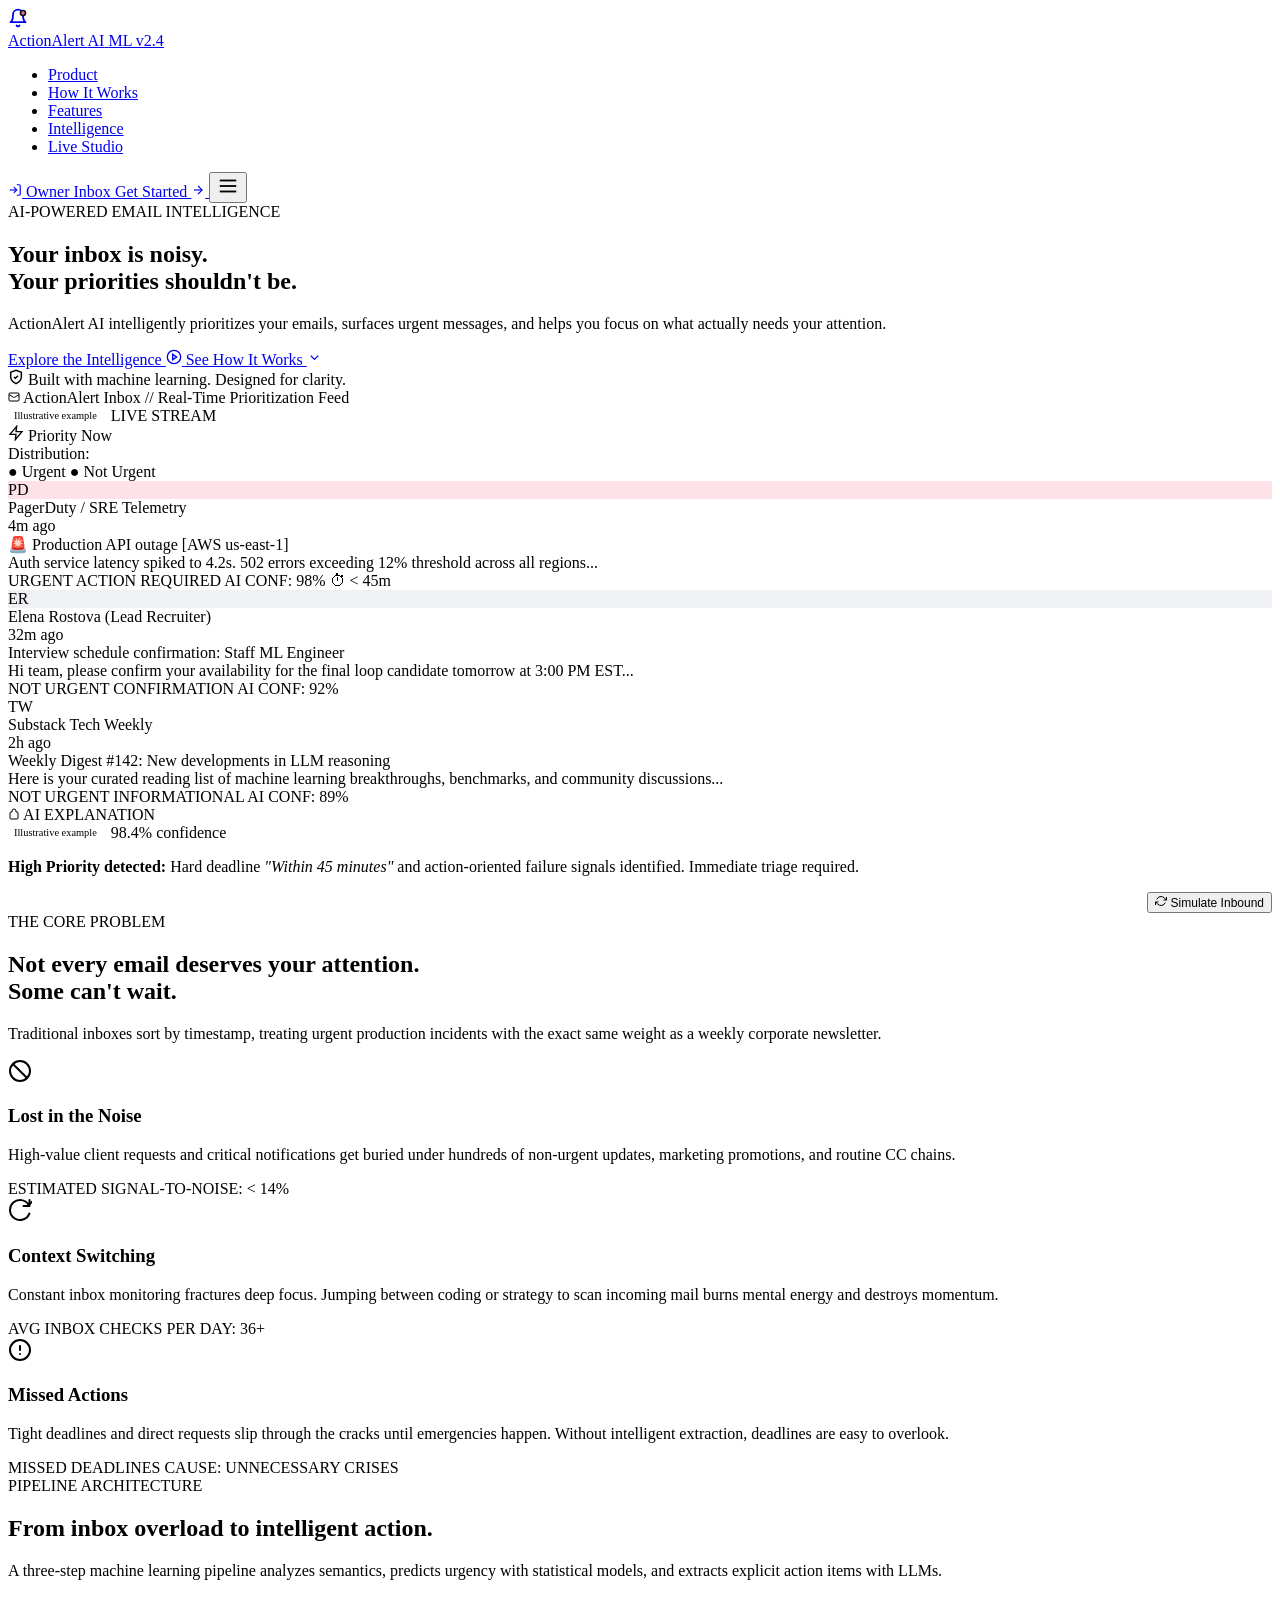
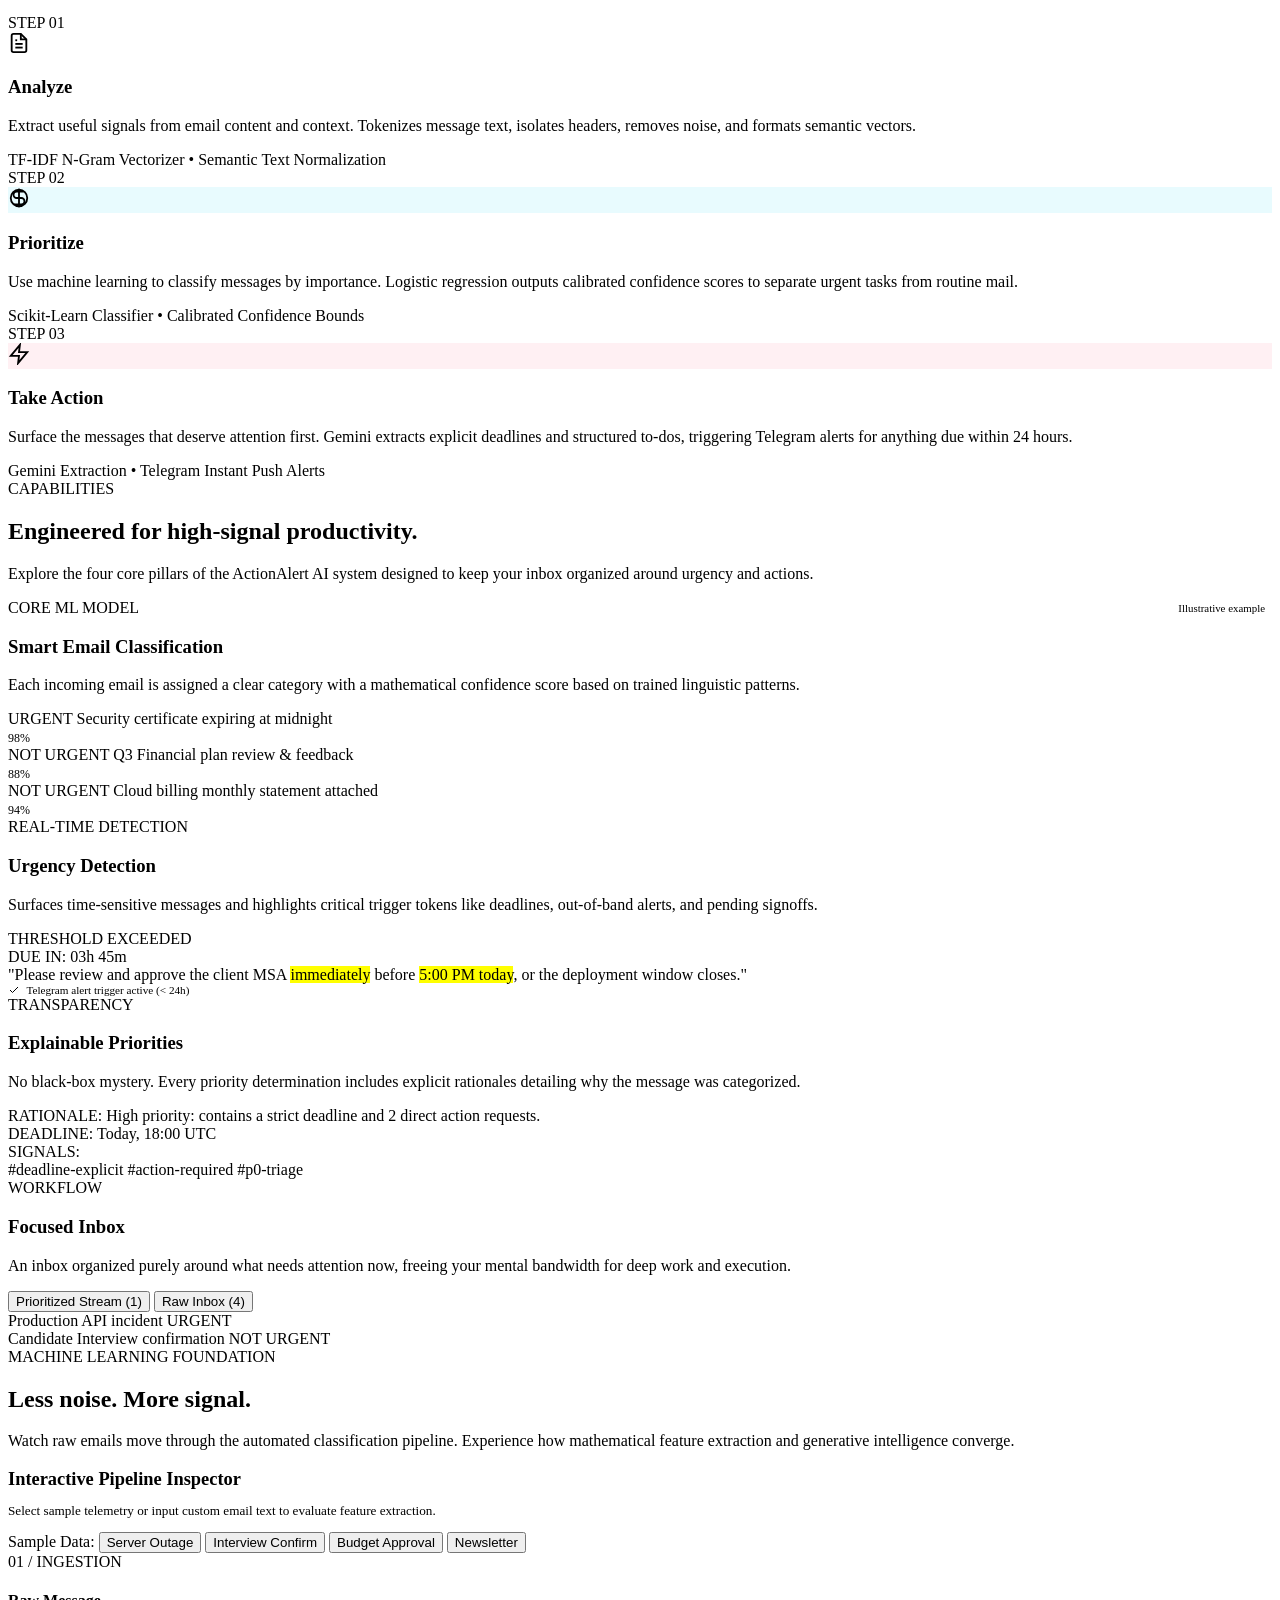
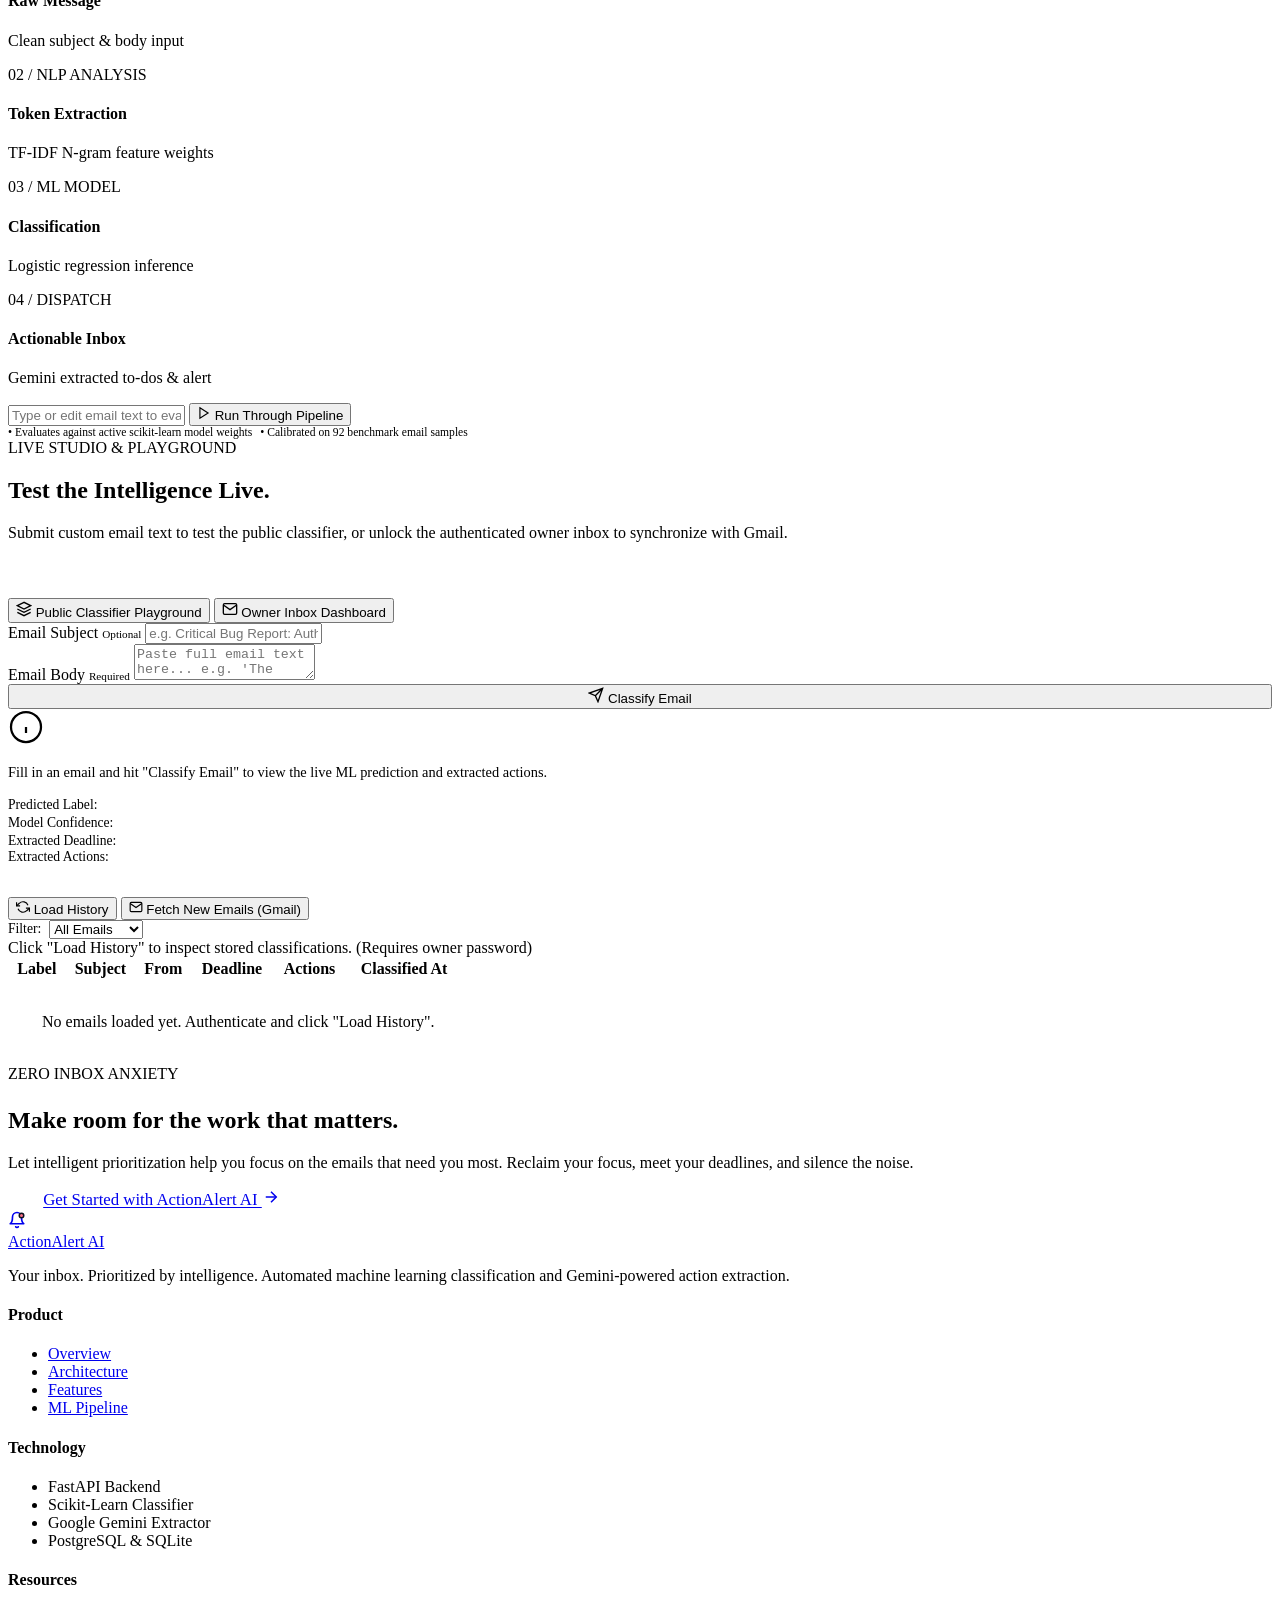
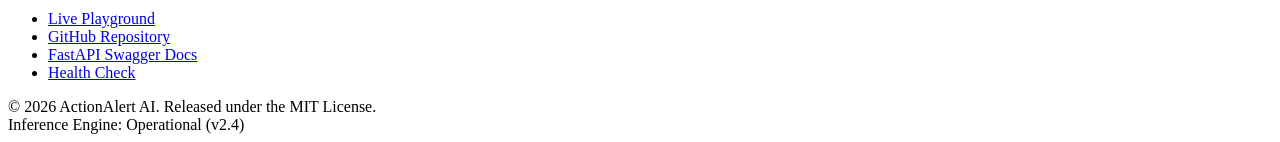
==== commit f8f69dcc: "feat:Backend model evaluation metrics" ====
--- a/frontend/index.html
+++ b/frontend/index.html
@@ -177,9 +177,12 @@
                   ActionAlert Inbox // Real-Time Prioritization Feed
                 </div>
 
-                <div class="window-live-pill">
-                  <span class="pulse-dot"></span>
-                  LIVE STREAM
+                <div style="display: flex; align-items: center; gap: 0.5rem;">
+                  <span class="mono" style="font-size: 0.65rem; color: var(--text-muted); background: rgba(255,255,255,0.05); padding: 1px 6px; border-radius: 3px; border: 1px solid var(--border-subtle);">Illustrative example</span>
+                  <div class="window-live-pill">
+                    <span class="pulse-dot"></span>
+                    LIVE STREAM
+                  </div>
                 </div>
               </div>
 
@@ -198,14 +201,13 @@
                   <!-- Priority Distribution Chart -->
                   <div class="priority-distribution">
                     <span>Distribution:</span>
-                    <div class="dist-bar" title="8% Urgent, 32% Important, 60% Low">
+                    <div class="dist-bar" title="Urgent / Not Urgent">
                       <div class="dist-urgent"></div>
-                      <div class="dist-important"></div>
-                      <div class="dist-low"></div>
+                      <div class="dist-not_urgent"></div>
                     </div>
                     <div class="dist-legend">
-                      <span><strong class="dot-urgent">●</strong> 8% Urgent</span>
-                      <span><strong class="dot-important">●</strong> 32% Imp</span>
+                      <span><strong class="dot-urgent">●</strong> Urgent</span>
+                      <span><strong class="dot-not_urgent">●</strong> Not Urgent</span>
                     </div>
                   </div>
                 </div>
@@ -232,11 +234,11 @@
                     </div>
                   </div>
 
-                  <!-- Email 2: Important Interview -->
-                  <div class="mock-email-card important-border" data-index="1" tabindex="0" role="button" aria-label="Select important interview schedule email">
+                  <!-- Email 2: Interview (Not Urgent) -->
+                  <div class="mock-email-card not_urgent-border" data-index="1" tabindex="0" role="button" aria-label="Select interview schedule email">
                     <div class="card-top">
                       <div class="sender-info">
-                        <div class="sender-avatar" style="background: rgba(139, 92, 246, 0.2); color: var(--accent-violet-light);">ER</div>
+                        <div class="sender-avatar" style="background: rgba(148, 163, 184, 0.15); color: var(--text-secondary);">ER</div>
                         <span class="sender-name">Elena Rostova (Lead Recruiter)</span>
                       </div>
                       <span class="time-stamp">32m ago</span>
@@ -244,14 +246,14 @@
                     <div class="subject-line">Interview schedule confirmation: Staff ML Engineer</div>
                     <div class="email-snippet">Hi team, please confirm your availability for the final loop candidate tomorrow at 3:00 PM EST...</div>
                     <div class="card-metadata">
-                      <span class="badge badge-important">IMPORTANT</span>
+                      <span class="badge badge-not_urgent">NOT URGENT</span>
                       <span class="meta-chip mono">CONFIRMATION</span>
                       <span class="meta-chip mono">AI CONF: 92%</span>
                     </div>
                   </div>
 
-                  <!-- Email 3: Low Priority Newsletter -->
-                  <div class="mock-email-card low-border" data-index="2" tabindex="0" role="button" aria-label="Select low priority newsletter email">
+                  <!-- Email 3: Newsletter (Not Urgent) -->
+                  <div class="mock-email-card not_urgent-border" data-index="2" tabindex="0" role="button" aria-label="Select newsletter email">
                     <div class="card-top">
                       <div class="sender-info">
                         <div class="sender-avatar">TW</div>
@@ -262,7 +264,7 @@
                     <div class="subject-line">Weekly Digest #142: New developments in LLM reasoning</div>
                     <div class="email-snippet">Here is your curated reading list of machine learning breakthroughs, benchmarks, and community discussions...</div>
                     <div class="card-metadata">
-                      <span class="badge badge-low">LOW PRIORITY</span>
+                      <span class="badge badge-not_urgent">NOT URGENT</span>
                       <span class="meta-chip mono">INFORMATIONAL</span>
                       <span class="meta-chip mono">AI CONF: 89%</span>
                     </div>
@@ -279,7 +281,10 @@
                       </svg>
                       AI EXPLANATION
                     </div>
-                    <div class="confidence-indicator" id="inspectorConfidence">98.4% confidence</div>
+                    <div style="display: flex; align-items: center; gap: 0.5rem;">
+                      <span class="mono" style="font-size: 0.65rem; color: var(--text-muted); background: rgba(255,255,255,0.05); padding: 1px 6px; border-radius: 3px; border: 1px solid var(--border-subtle);">Illustrative example</span>
+                      <div class="confidence-indicator" id="inspectorConfidence">98.4% confidence</div>
+                    </div>
                   </div>
 
                   <p class="inspector-reasoning" id="inspectorReasoning">
@@ -518,8 +523,11 @@
           <!-- Bento 1: Smart Email Classification (Span 7) -->
           <div class="bento-card bento-span-7 reveal">
             <div class="bento-content">
-              <div class="section-tag" style="margin-bottom: 0.75rem;">
-                CORE ML MODEL
+              <div style="display: flex; align-items: center; justify-content: space-between; margin-bottom: 0.75rem;">
+                <div class="section-tag" style="margin-bottom: 0;">
+                  CORE ML MODEL
+                </div>
+                <span class="mono" style="font-size: 0.68rem; color: var(--text-muted); background: rgba(255,255,255,0.05); padding: 2px 7px; border-radius: 4px; border: 1px solid var(--border-subtle);">Illustrative example</span>
               </div>
               <h3 class="bento-title">Smart Email Classification</h3>
               <p class="bento-desc">
@@ -544,20 +552,20 @@
 
               <div class="class-item">
                 <div class="class-info">
-                  <span class="badge badge-important">IMPORTANT</span>
+                  <span class="badge badge-not_urgent">NOT URGENT</span>
                   <span class="class-email-title">Q3 Financial plan review & feedback</span>
                 </div>
                 <div class="class-meter">
                   <div class="progress-bar-container">
-                    <div class="progress-fill" style="width: 88%; background: var(--accent-violet);"></div>
-                  </div>
-                  <span class="mono" style="font-size: 0.75rem; color: var(--accent-violet-light);">88%</span>
+                    <div class="progress-fill" style="width: 88%; background: var(--text-muted);"></div>
+                  </div>
+                  <span class="mono" style="font-size: 0.75rem; color: var(--text-secondary);">88%</span>
                 </div>
               </div>
 
               <div class="class-item">
                 <div class="class-info">
-                  <span class="badge badge-low">NOT URGENT</span>
+                  <span class="badge badge-not_urgent">NOT URGENT</span>
                   <span class="class-email-title">Cloud billing monthly statement attached</span>
                 </div>
                 <div class="class-meter">
@@ -655,28 +663,28 @@
             <!-- Mini UI for Card 4 -->
             <div class="bento-inbox-ui">
               <div class="inbox-filter-toggle">
-                <button class="filter-btn active" data-mode="prioritized">Prioritized Stream (2)</button>
-                <button class="filter-btn" data-mode="all">Raw Inbox (5)</button>
+                <button class="filter-btn active" data-mode="prioritized">Prioritized Stream (1)</button>
+                <button class="filter-btn" data-mode="all">Raw Inbox (4)</button>
               </div>
 
               <div class="inbox-item-preview" style="border-left: 3px solid var(--accent-coral);">
                 <span>Production API incident</span>
-                <span class="badge badge-urgent">ACTION NOW</span>
-              </div>
-
-              <div class="inbox-item-preview" style="border-left: 3px solid var(--accent-violet);">
+                <span class="badge badge-urgent">URGENT</span>
+              </div>
+
+              <div class="inbox-item-preview" style="border-left: 3px solid var(--text-muted);">
                 <span>Candidate Interview confirmation</span>
-                <span class="badge badge-important">TODAY</span>
+                <span class="badge badge-not_urgent">NOT URGENT</span>
               </div>
 
               <!-- Filtered items (hidden in prioritized view) -->
               <div class="inbox-item-preview item-noisy" style="opacity: 0.5; display: none;">
                 <span>Newsletter: AI weekly insights</span>
-                <span class="badge badge-low">FILTERED</span>
+                <span class="badge badge-not_urgent">NOT URGENT</span>
               </div>
               <div class="inbox-item-preview item-noisy" style="opacity: 0.5; display: none;">
                 <span>Product discount promo 20% off</span>
-                <span class="badge badge-low">FILTERED</span>
+                <span class="badge badge-not_urgent">NOT URGENT</span>
               </div>
             </div>
           </div>
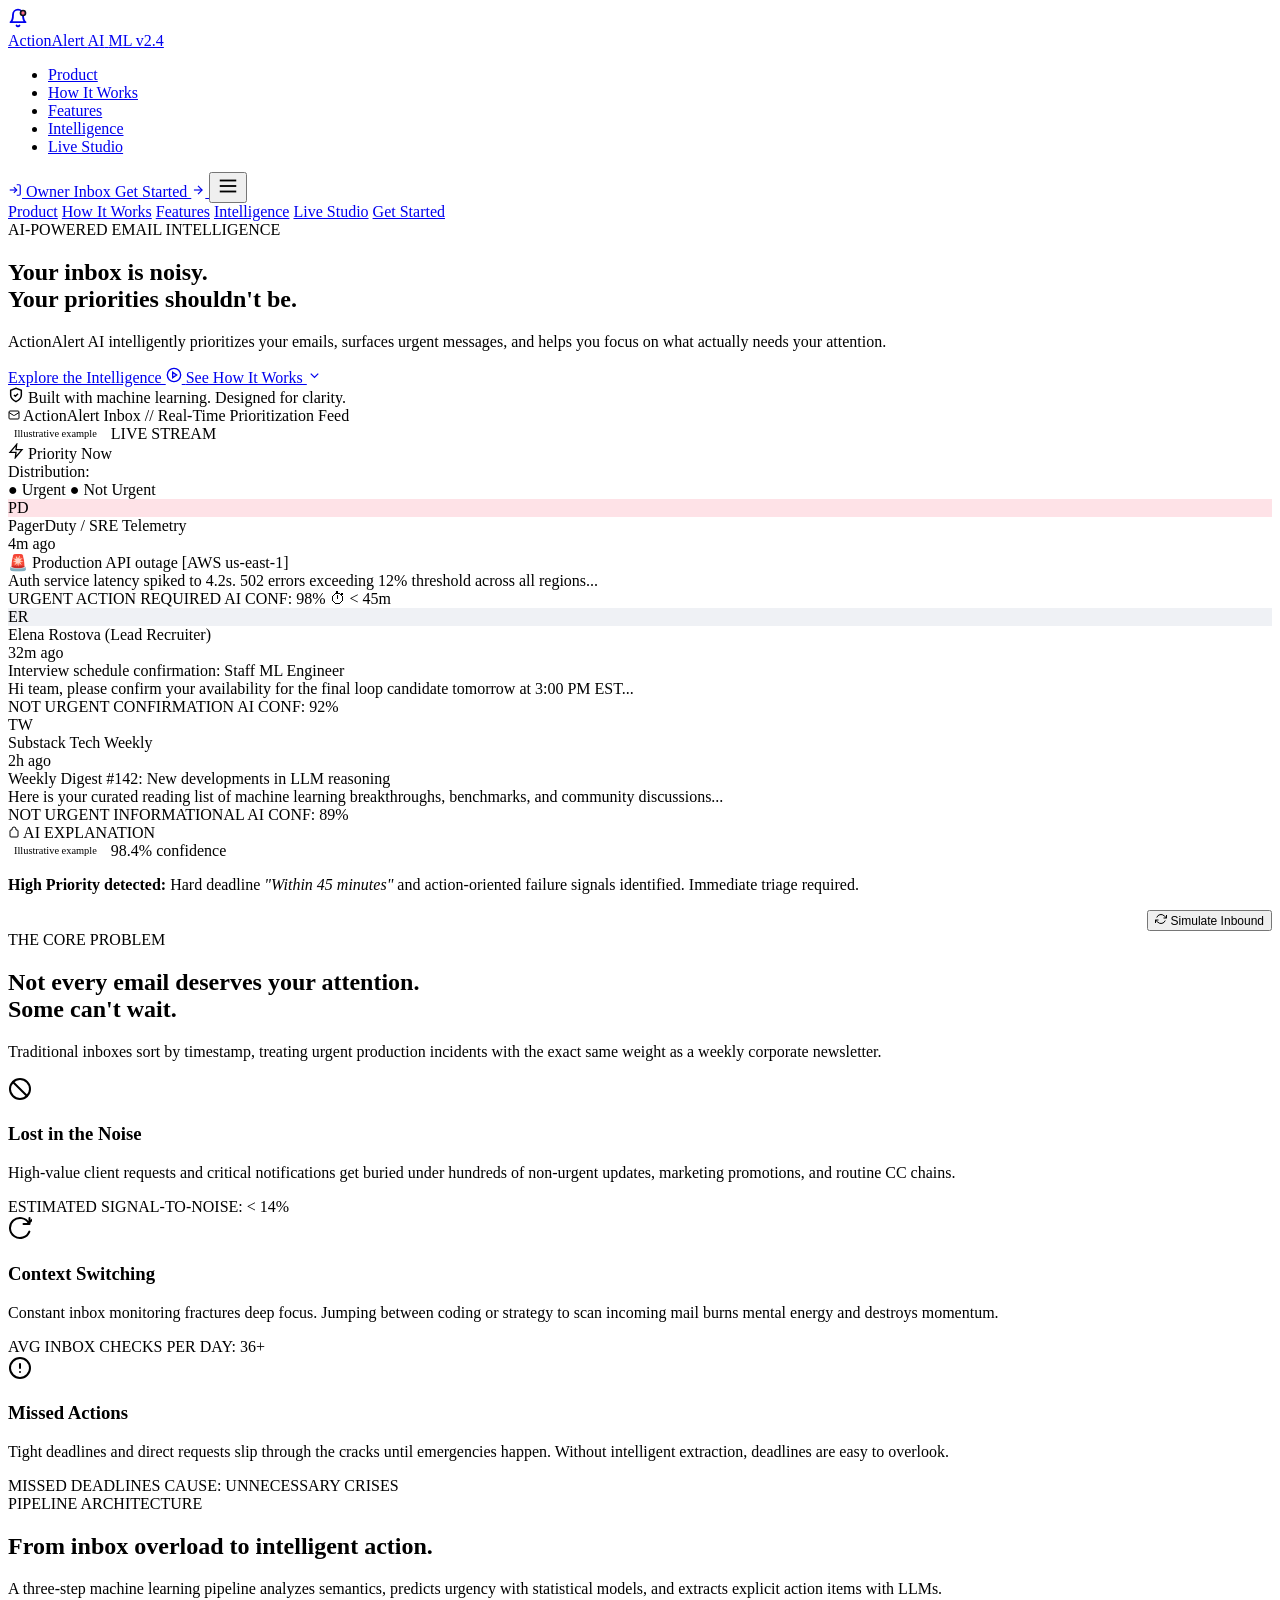
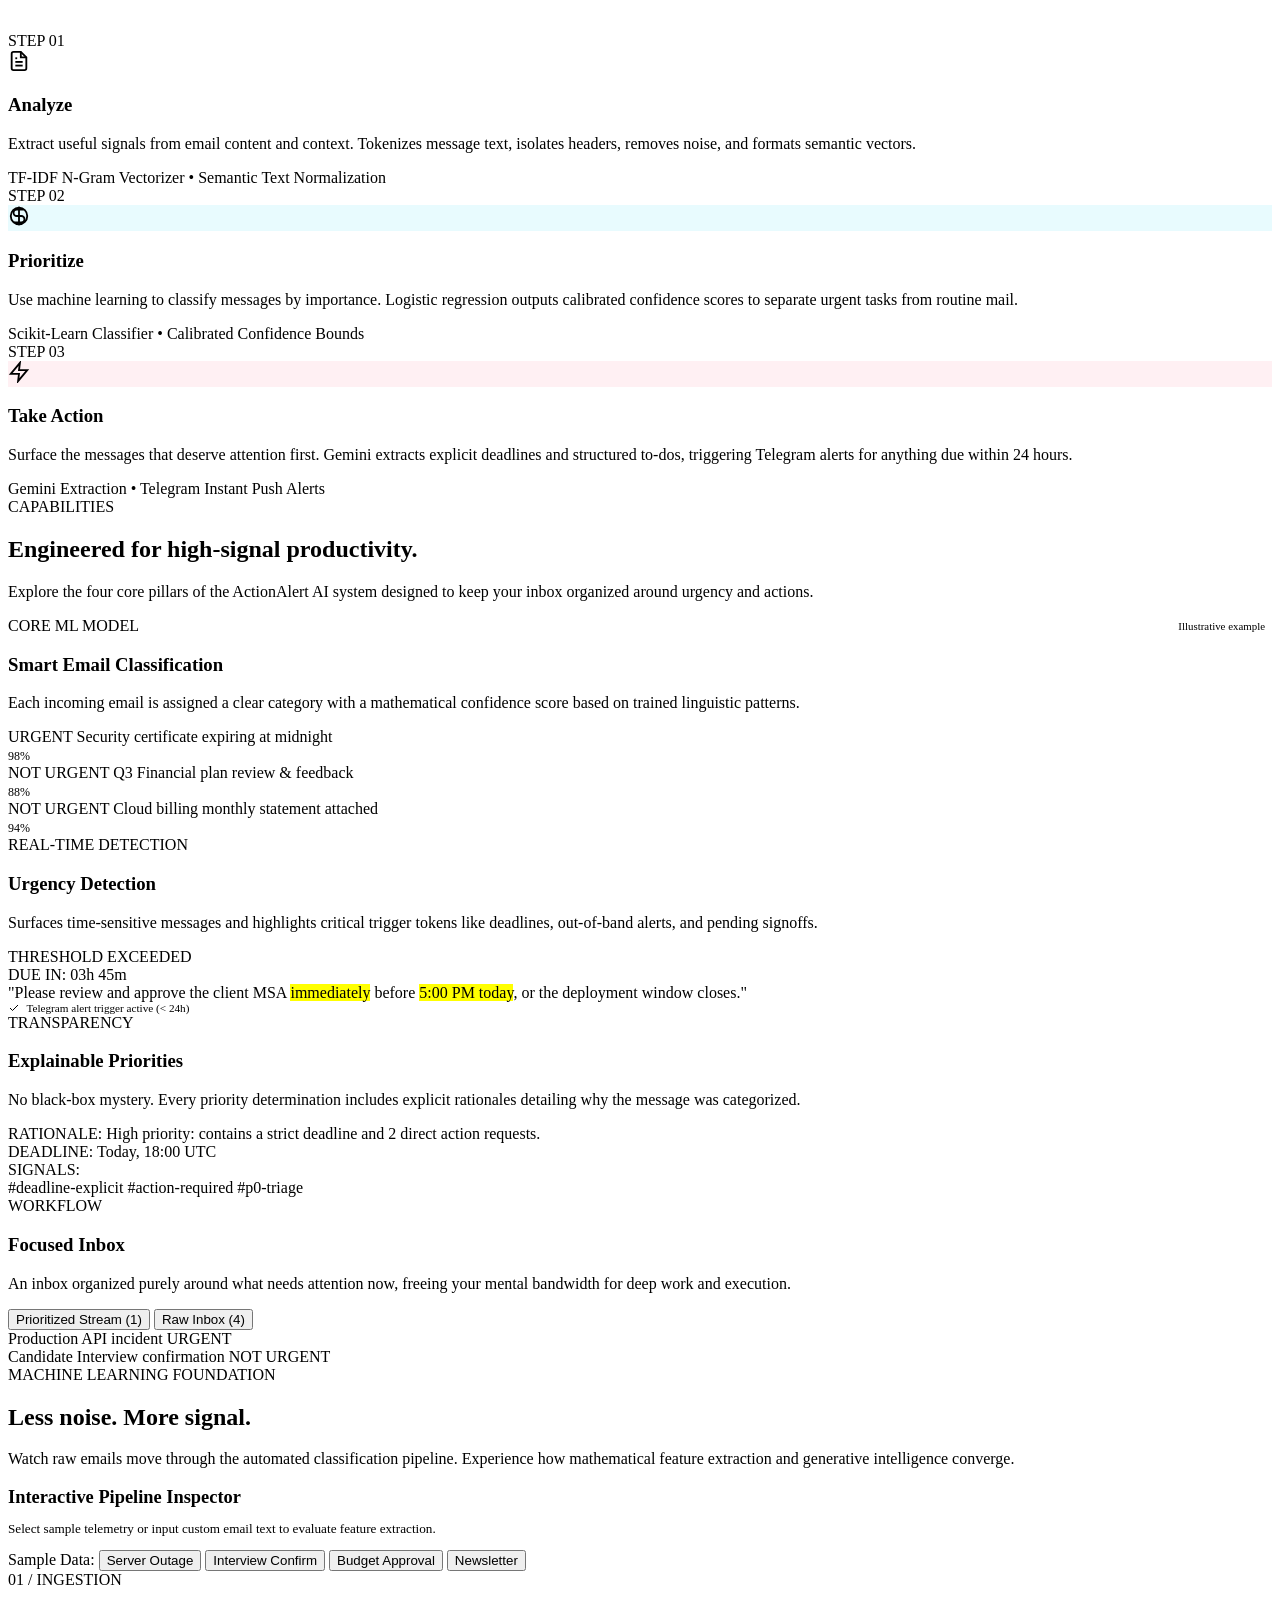
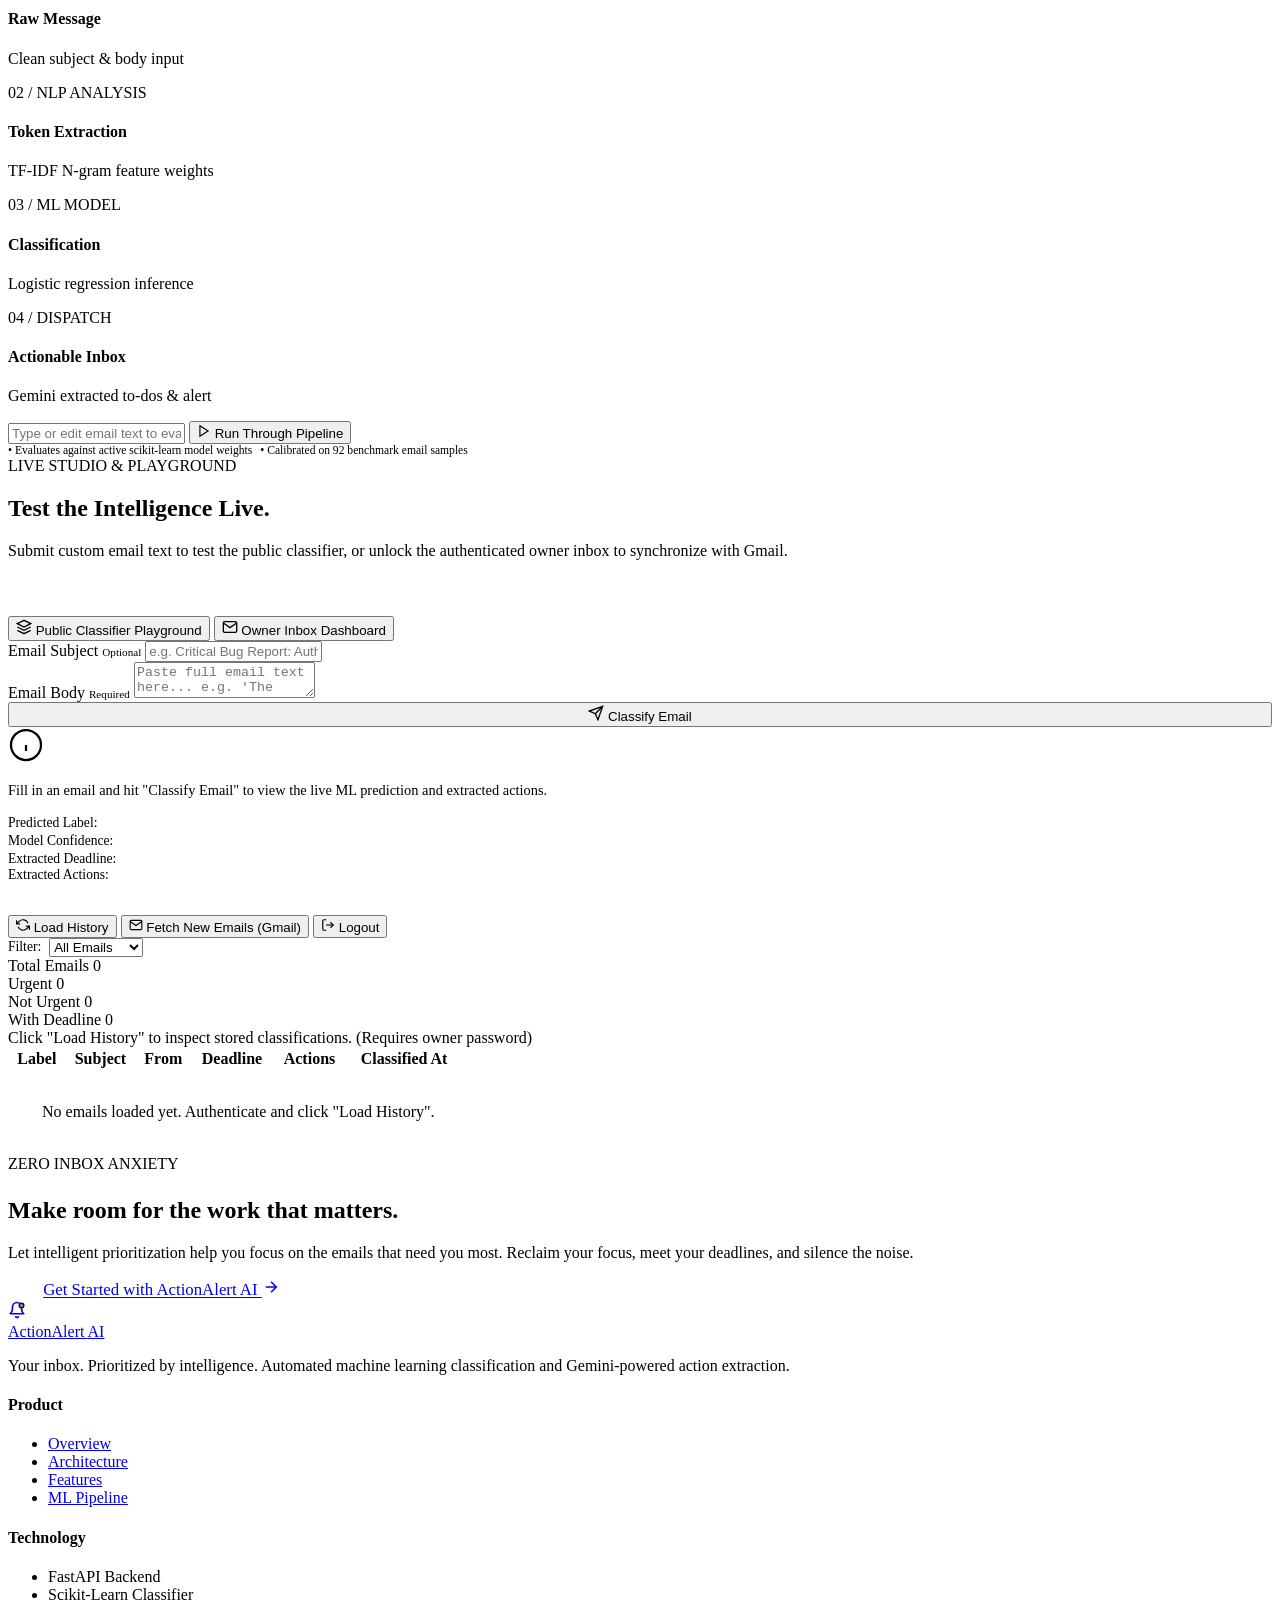
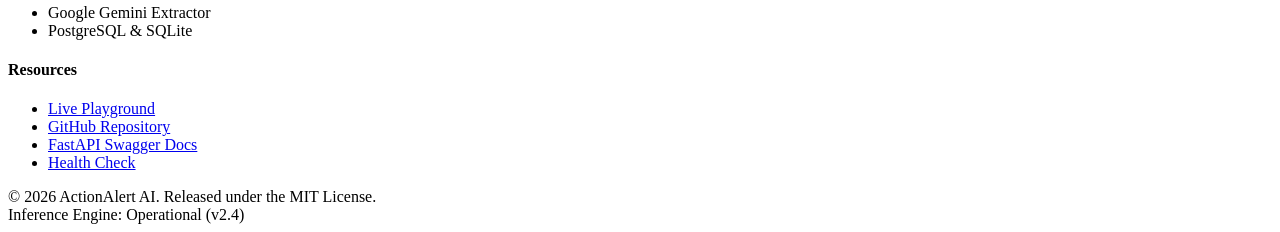
==== commit 2c2aab85: "feat(frontend): pipeline API integration, loading & error states, dashboard stats, and a11y improvem" ====
--- a/frontend/index.html
+++ b/frontend/index.html
@@ -80,7 +80,7 @@
         </a>
 
         <!-- Mobile Menu Toggle -->
-        <button class="mobile-toggle" id="mobileToggle" aria-label="Toggle Navigation Menu">
+        <button class="mobile-toggle" id="mobileToggle" aria-label="Toggle Navigation Menu" aria-expanded="false" aria-controls="mobileDrawer">
           <svg width="22" height="22" viewBox="0 0 24 24" fill="none" stroke="currentColor" stroke-width="2">
             <line x1="3" y1="12" x2="21" y2="12"></line>
             <line x1="3" y1="6" x2="21" y2="6"></line>
@@ -92,7 +92,7 @@
     </div>
 
     <!-- Mobile Drawer -->
-    <div id="mobileDrawer" class="mobile-drawer" style="display: none;">
+    <div id="mobileDrawer" class="mobile-drawer" aria-hidden="true">
       <a href="#product" class="nav-link">Product</a>
       <a href="#how-it-works" class="nav-link">How It Works</a>
       <a href="#features" class="nav-link">Features</a>
@@ -824,9 +824,9 @@
         <div class="studio-card reveal" style="margin-top: 3.5rem;">
           
           <!-- Studio Tabs Navigation -->
-          <div class="studio-tabs">
-            <button class="studio-tab-btn active" data-tab="tabClassifier">
-              <svg width="16" height="16" viewBox="0 0 24 24" fill="none" stroke="currentColor" stroke-width="2">
+          <div class="studio-tabs" role="tablist" aria-label="Studio View Selection">
+            <button class="studio-tab-btn active" id="tabBtnClassifier" data-tab="tabClassifier" role="tab" aria-selected="true" aria-controls="tabClassifier">
+              <svg width="16" height="16" viewBox="0 0 24 24" fill="none" stroke="currentColor" stroke-width="2" aria-hidden="true">
                 <polygon points="12 2 2 7 12 12 22 7 12 2"></polygon>
                 <polyline points="2 17 12 22 22 17"></polyline>
                 <polyline points="2 12 12 17 22 12"></polyline>
@@ -834,8 +834,8 @@
               Public Classifier Playground
             </button>
 
-            <button class="studio-tab-btn" data-tab="tabInboxDashboard">
-              <svg width="16" height="16" viewBox="0 0 24 24" fill="none" stroke="currentColor" stroke-width="2">
+            <button class="studio-tab-btn" id="tabBtnInbox" data-tab="tabInboxDashboard" role="tab" aria-selected="false" aria-controls="tabInboxDashboard">
+              <svg width="16" height="16" viewBox="0 0 24 24" fill="none" stroke="currentColor" stroke-width="2" aria-hidden="true">
                 <path d="M4 4h16c1.1 0 2 .9 2 2v12c0 1.1-.9 2-2 2H4c-1.1 0-2-.9-2-2V6c0-1.1.9-2 2-2z"></path>
                 <polyline points="22,6 12,13 2,6"></polyline>
               </svg>
@@ -844,7 +844,7 @@
           </div>
 
           <!-- Tab Pane 1: Classifier Playground -->
-          <div id="tabClassifier" class="tab-pane active">
+          <div id="tabClassifier" class="tab-pane active" role="tabpanel" aria-labelledby="tabBtnClassifier">
             <div class="classifier-grid">
               
               <!-- Form -->
@@ -915,12 +915,12 @@
           </div>
 
           <!-- Tab Pane 2: Owner Inbox Dashboard -->
-          <div id="tabInboxDashboard" class="tab-pane">
+          <div id="tabInboxDashboard" class="tab-pane" role="tabpanel" aria-labelledby="tabBtnInbox">
             
             <div class="dashboard-controls-bar">
               <div class="controls-left">
                 <button class="btn btn-secondary btn-sm" id="loadHistoryBtn">
-                  <svg width="14" height="14" viewBox="0 0 24 24" fill="none" stroke="currentColor" stroke-width="2">
+                  <svg width="14" height="14" viewBox="0 0 24 24" fill="none" stroke="currentColor" stroke-width="2" aria-hidden="true">
                     <polyline points="1 4 1 10 7 10"></polyline>
                     <polyline points="23 20 23 14 17 14"></polyline>
                     <path d="M20.49 9A9 9 0 0 0 5.64 5.64L1 10m22 4l-4.64 4.36A9 9 0 0 1 3.51 15"></path>
@@ -929,11 +929,20 @@
                 </button>
 
                 <button class="btn btn-primary btn-sm" id="fetchEmailsBtn">
-                  <svg width="14" height="14" viewBox="0 0 24 24" fill="none" stroke="currentColor" stroke-width="2">
+                  <svg width="14" height="14" viewBox="0 0 24 24" fill="none" stroke="currentColor" stroke-width="2" aria-hidden="true">
                     <path d="M4 4h16c1.1 0 2 .9 2 2v12c0 1.1-.9 2-2 2H4c-1.1 0-2-.9-2-2V6c0-1.1.9-2 2-2z"></path>
                     <polyline points="22,6 12,13 2,6"></polyline>
                   </svg>
                   Fetch New Emails (Gmail)
+                </button>
+
+                <button class="btn btn-ghost btn-sm" id="inboxLogoutBtn" title="Log out and clear saved owner password" style="color: var(--text-muted);">
+                  <svg width="14" height="14" viewBox="0 0 24 24" fill="none" stroke="currentColor" stroke-width="2" aria-hidden="true">
+                    <path d="M9 21H5a2 2 0 0 1-2-2V5a2 2 0 0 1 2-2h4"></path>
+                    <polyline points="16 17 21 12 16 7"></polyline>
+                    <line x1="21" y1="12" x2="9" y2="12"></line>
+                  </svg>
+                  Logout
                 </button>
               </div>
 
@@ -944,6 +953,26 @@
                   <option value="urgent">Urgent Only</option>
                   <option value="not_urgent">Not Urgent</option>
                 </select>
+              </div>
+            </div>
+
+            <!-- Stats Strip on Dashboard -->
+            <div class="inbox-stats-strip" id="inboxStatsStrip">
+              <div class="stat-card">
+                <span class="stat-label">Total Emails</span>
+                <span class="stat-value" id="statTotal">0</span>
+              </div>
+              <div class="stat-card">
+                <span class="stat-label">Urgent</span>
+                <span class="stat-value" id="statUrgent" style="color: var(--accent-coral-light);">0</span>
+              </div>
+              <div class="stat-card">
+                <span class="stat-label">Not Urgent</span>
+                <span class="stat-value" id="statNotUrgent" style="color: var(--text-secondary);">0</span>
+              </div>
+              <div class="stat-card">
+                <span class="stat-label">With Deadline</span>
+                <span class="stat-value" id="statDeadline" style="color: var(--accent-cyan);">0</span>
               </div>
             </div>
 
